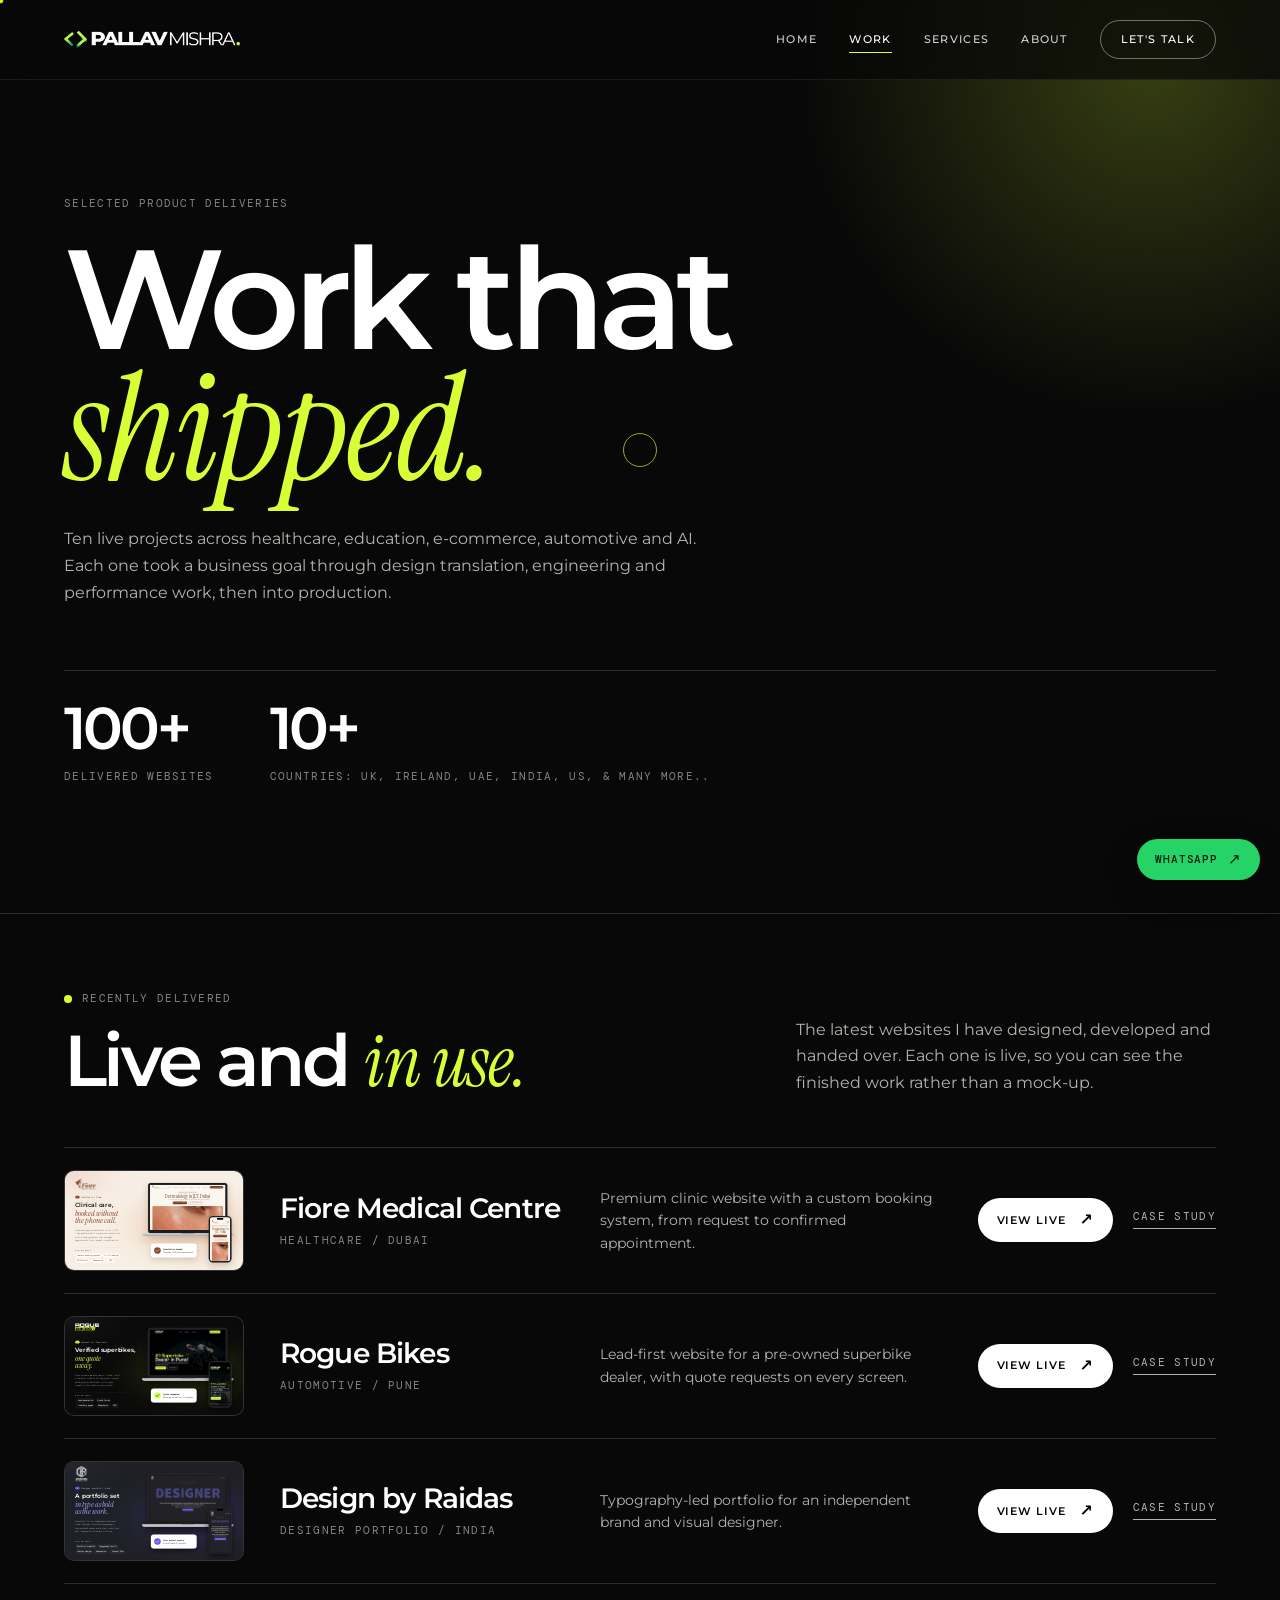
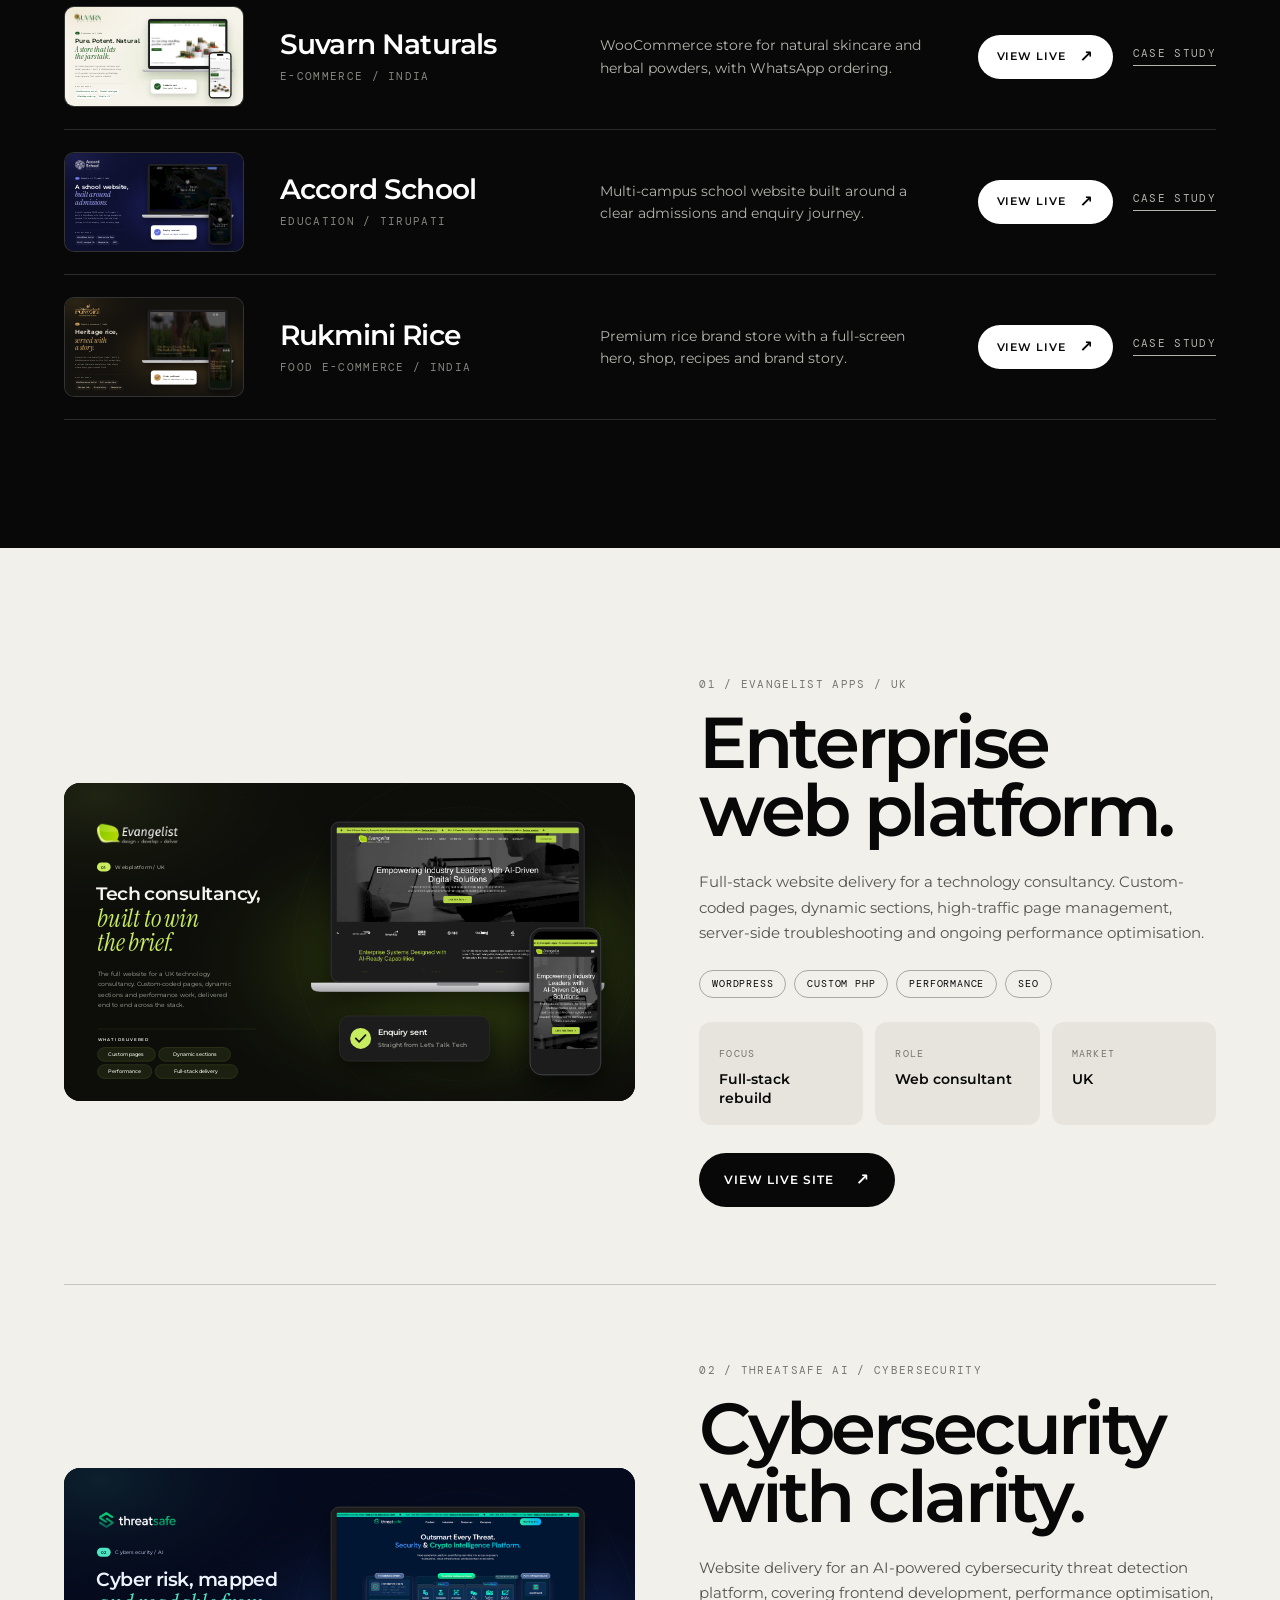
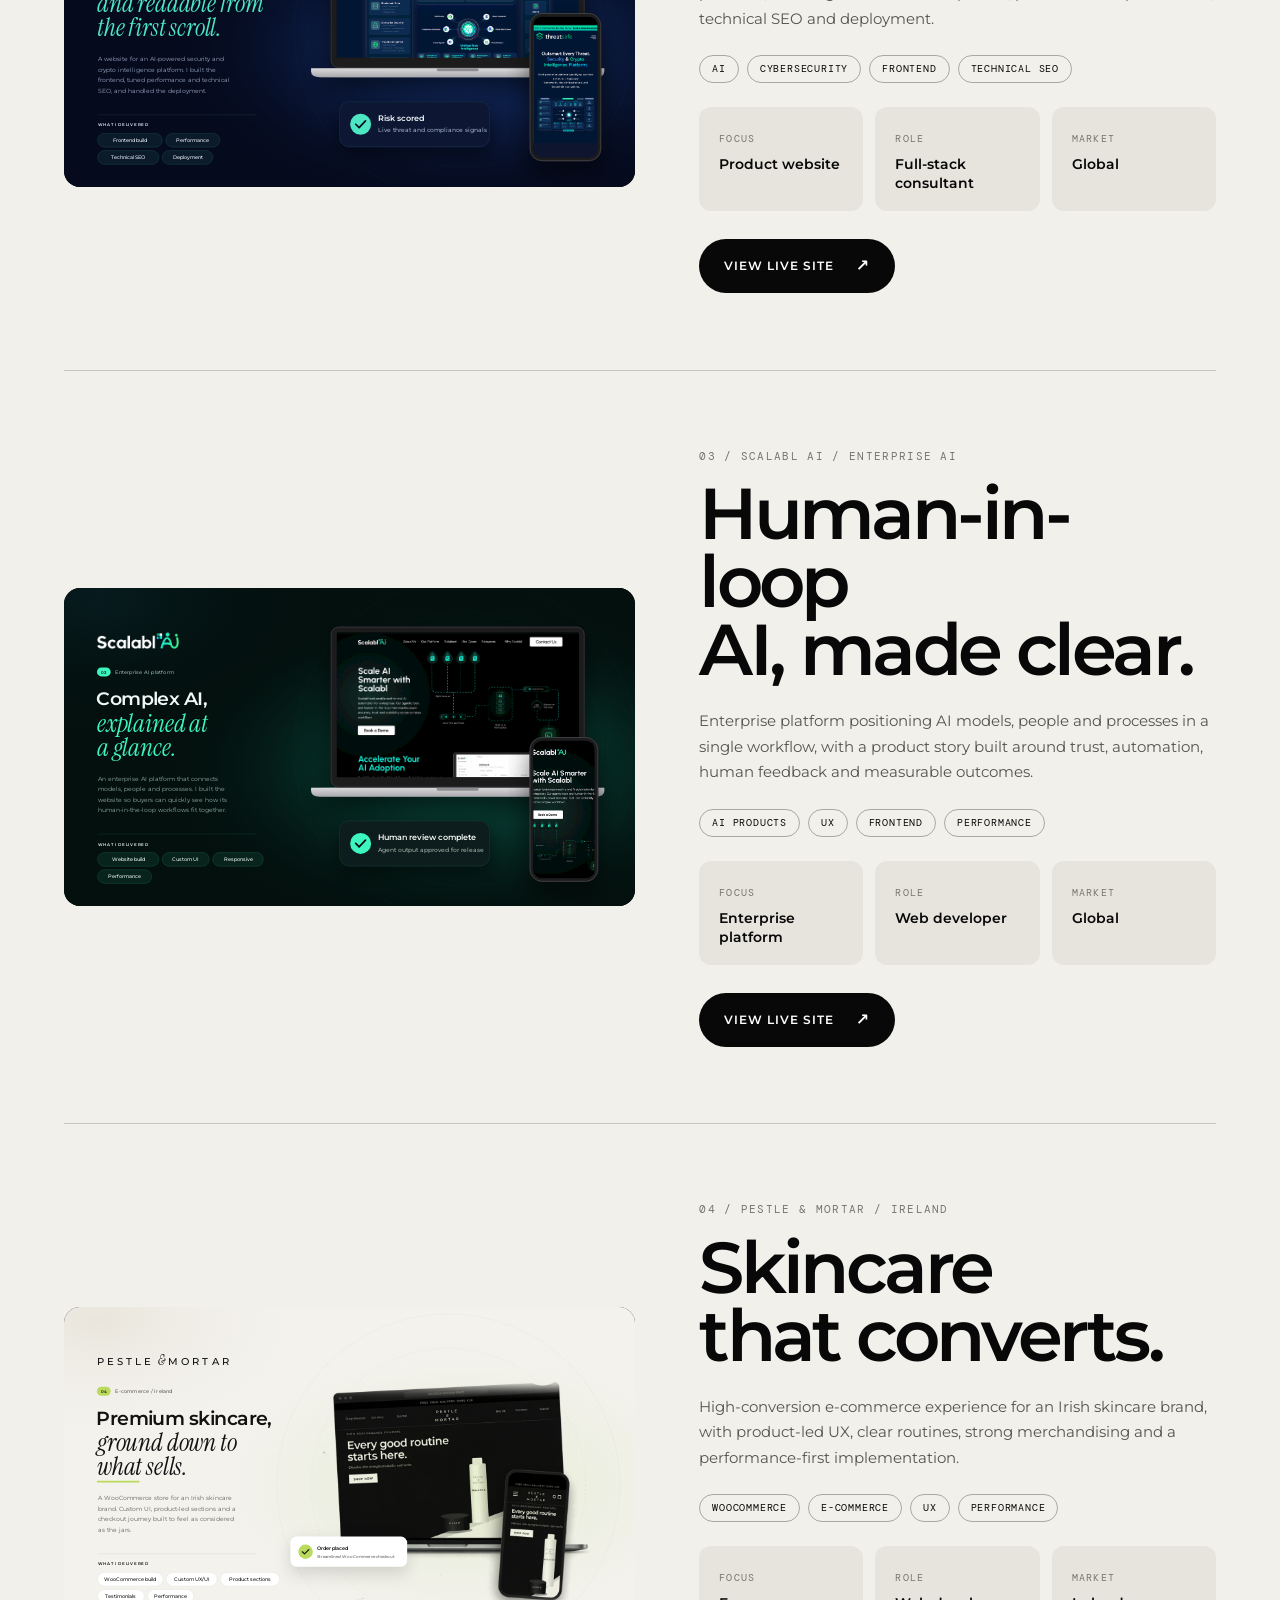
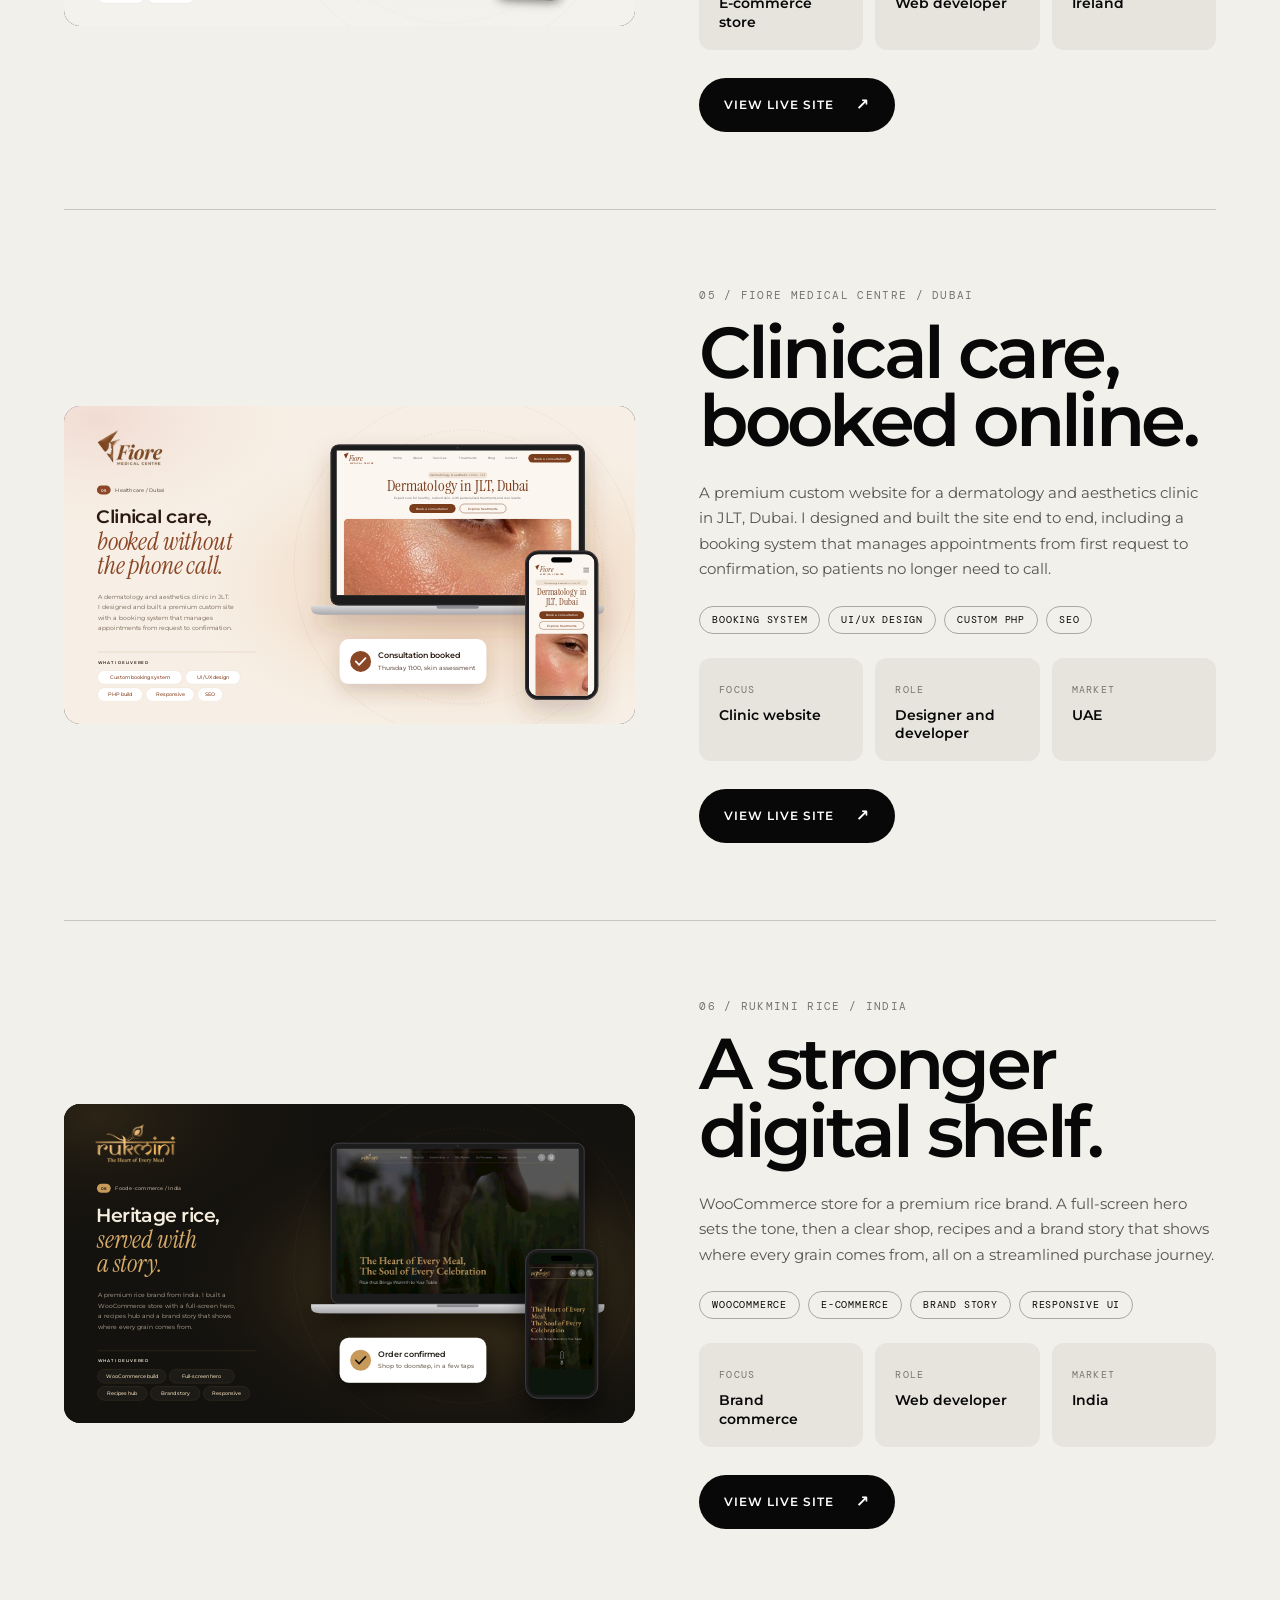
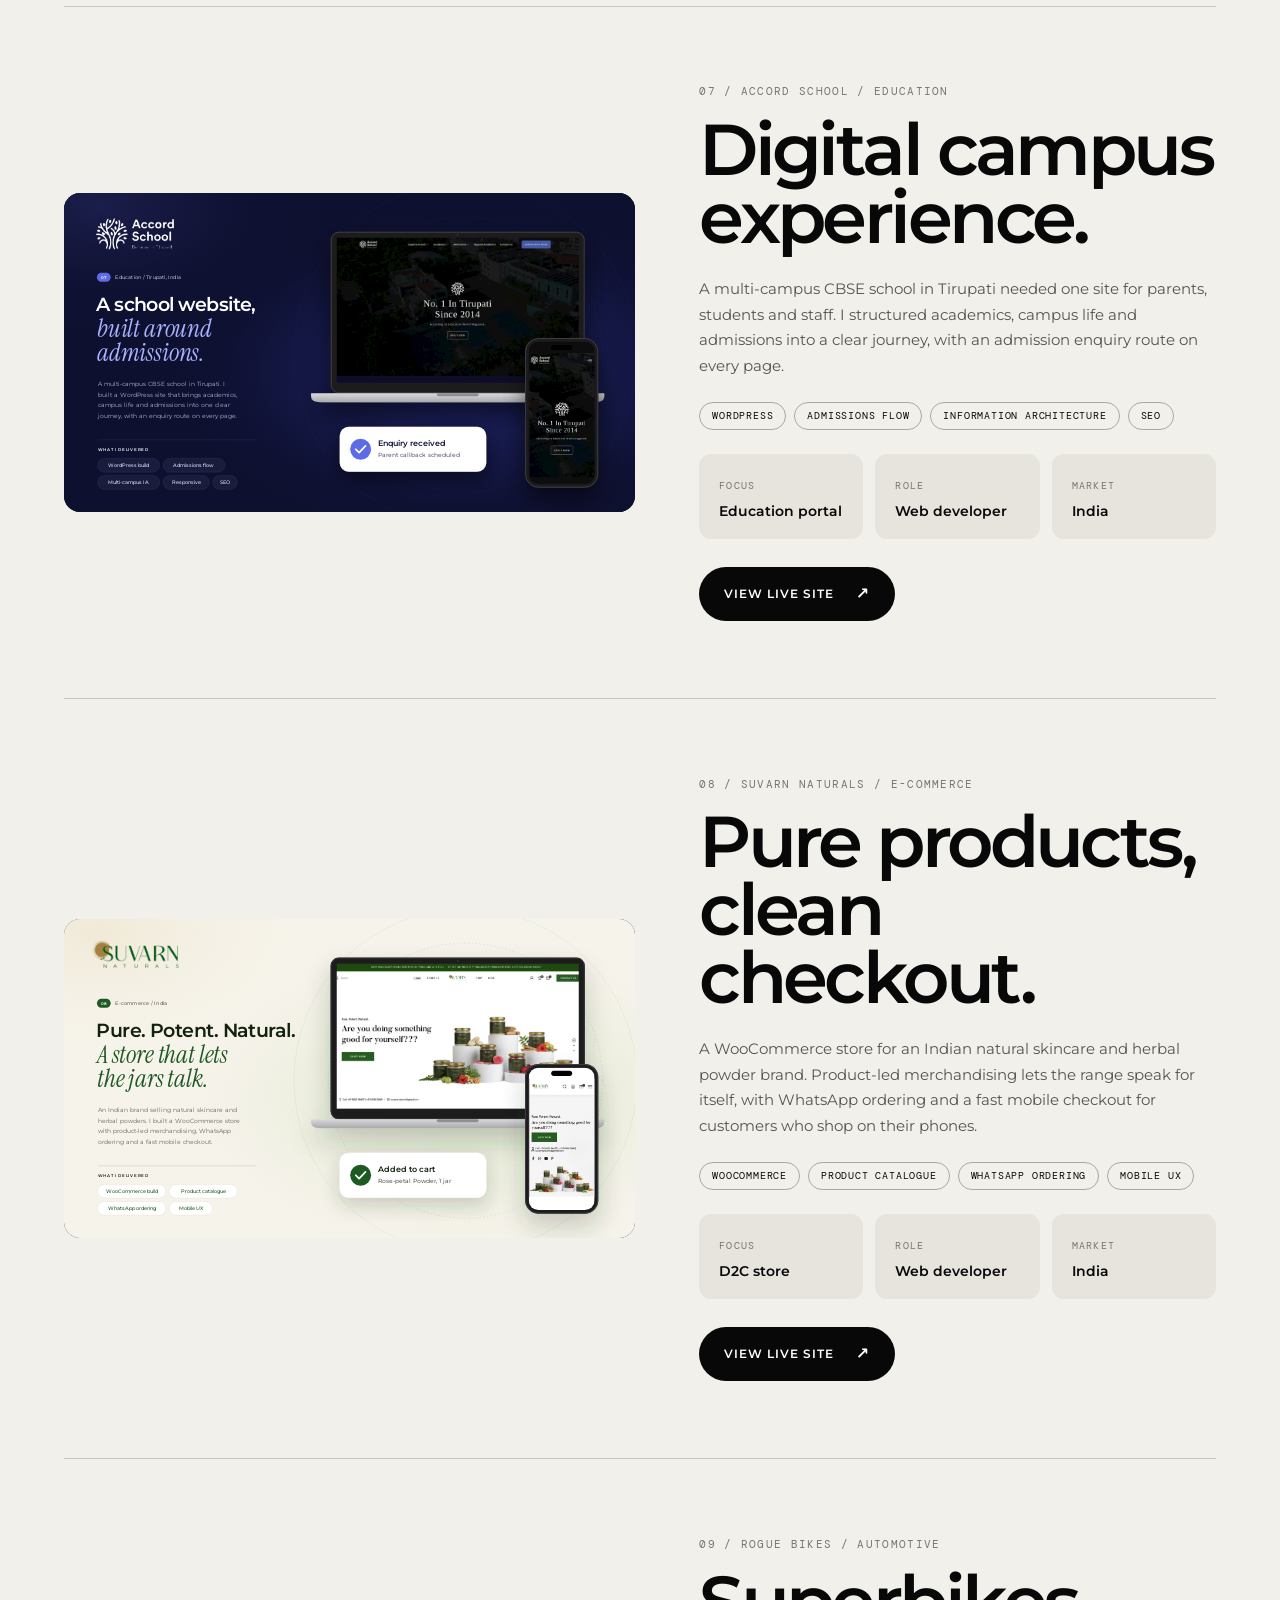
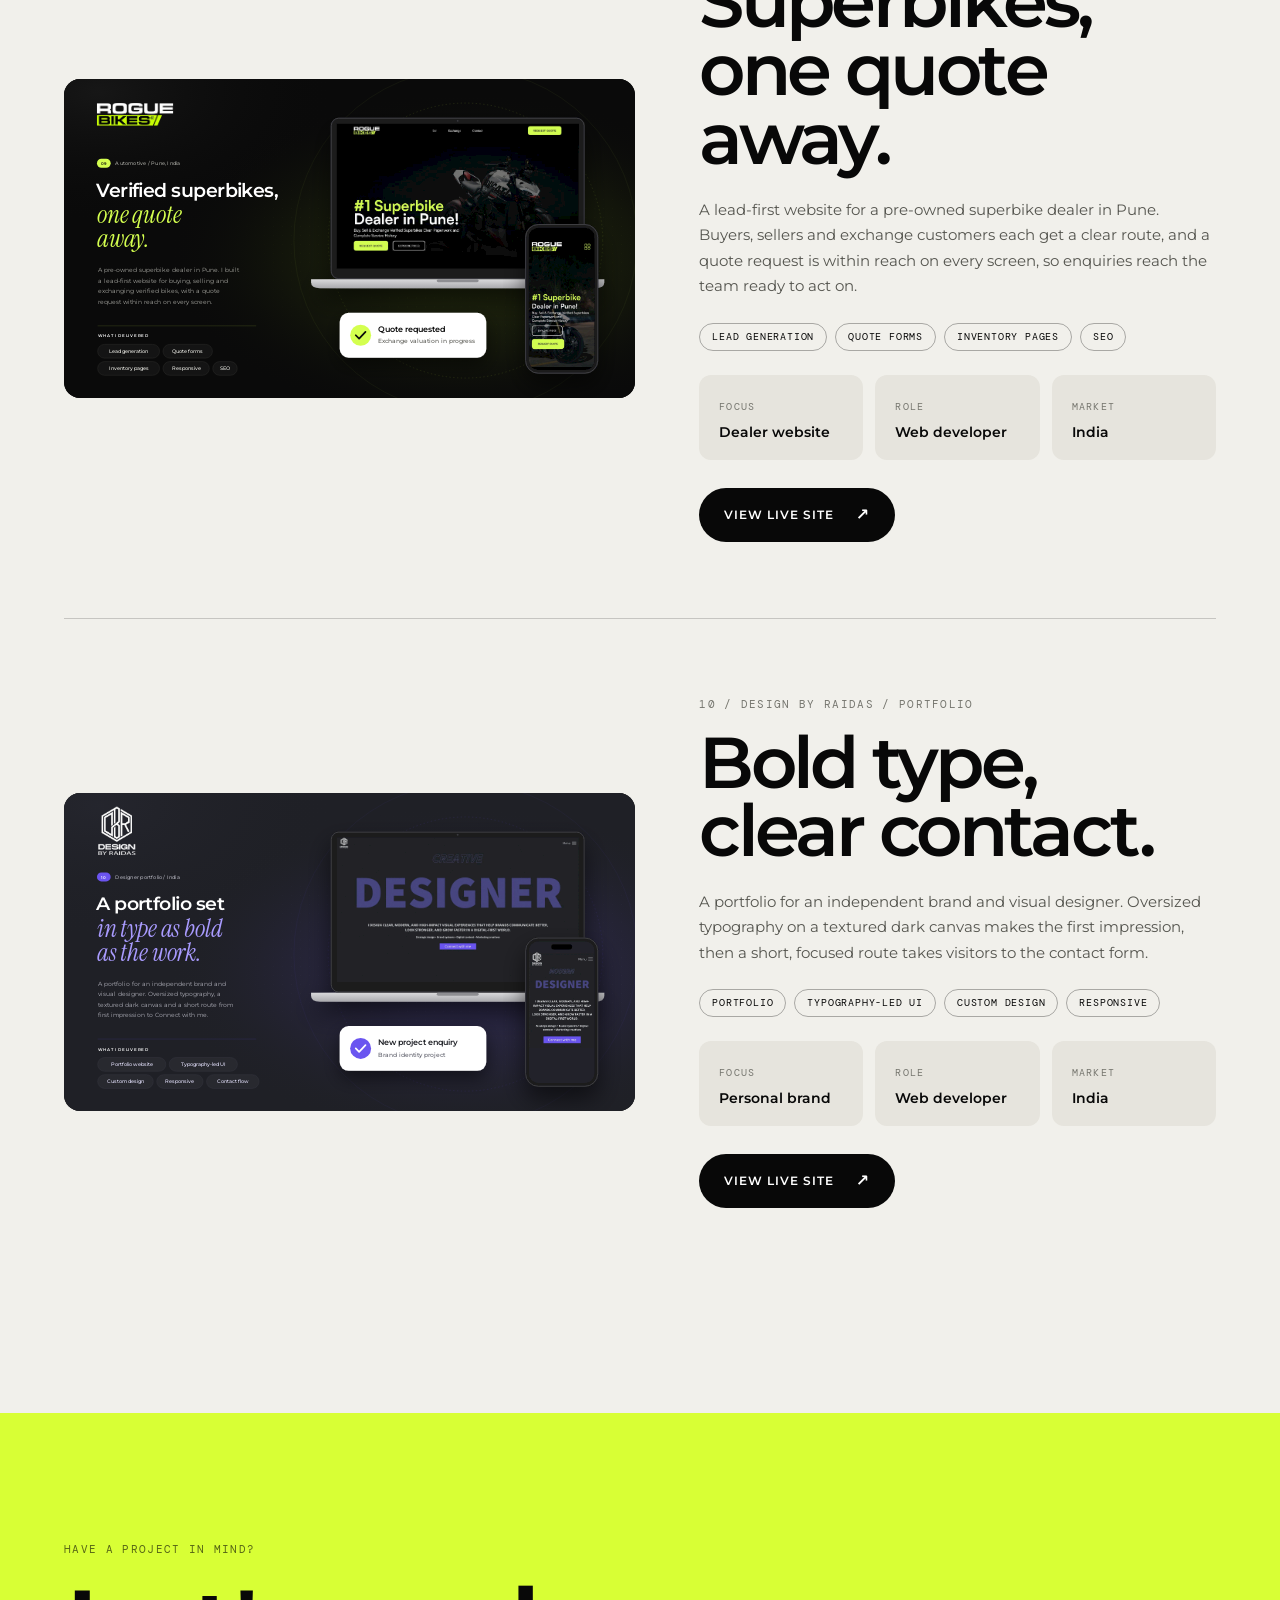
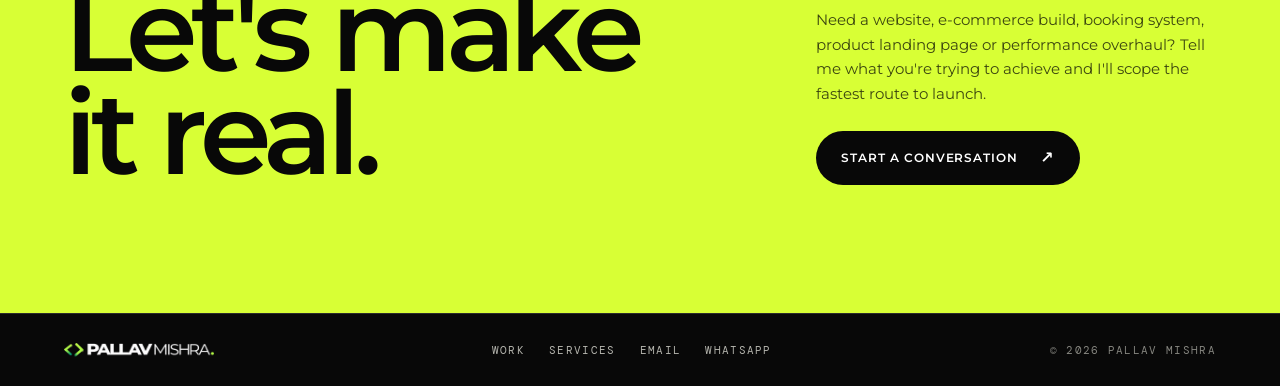
==== case-studies/index.html @ f7b02fa1 "Initial portfolio website" ====
<!doctype html>
<html lang="en">
<head>
  <meta charset="utf-8">
  <meta name="viewport" content="width=device-width, initial-scale=1">
  <title>Case Studies | Pallav Mishra</title>
  <meta name="description" content="Selected website, e-commerce, healthcare, education and AI projects designed, built and launched by Pallav Mishra.">
  <meta name="theme-color" content="#080808">
  <meta property="og:type" content="website">
  <meta property="og:title" content="Case Studies | Pallav Mishra">
  <meta property="og:description" content="Selected website, e-commerce, healthcare, education and AI projects designed, built and launched by Pallav Mishra.">
  <meta property="og:image" content="../assets/img/profile/pallav-mishra.jpg">
  <link rel="icon" type="image/png" href="../assets/img/favicon.png">
  <link rel="apple-touch-icon" href="../assets/img/favicon.png">
  <link rel="preload" href="../assets/fonts/montserrat-latin-600-normal.woff2" as="font" type="font/woff2" crossorigin>
  <link rel="preload" href="../assets/fonts/instrument-serif-latin-400-italic.woff2" as="font" type="font/woff2" crossorigin>
  <link rel="stylesheet" href="../assets/css/site.css">
</head>
<body>
  <a class="skip-link" href="#main">Skip to content</a>

  <!-- ===== Navigation ===== -->
  <header class="nav">
    <a class="brand" href="../index.html" aria-label="Pallav Mishra, home"><img src="../assets/img/logo.png" alt="Pallav Mishra" width="640" height="63"></a>
    <button class="menu-toggle" type="button" aria-label="Open menu" aria-expanded="false" aria-controls="nav-links"><span>Menu</span><i aria-hidden="true"></i></button>
    <nav class="nav-links" id="nav-links" aria-label="Main">
      <a href="../index.html">Home</a>
      <a href="../case-studies/index.html" aria-current="page">Work</a>
      <a href="../services/index.html">Services</a>
      <a href="../index.html#about">About</a>
      <a class="nav-cta" href="https://wa.link/0gztux" target="_blank" rel="noopener">Let's talk</a>
    </nav>
  </header>

  <main id="main">
    <section class="page-hero section on-dark">
      <p class="label">Selected product deliveries</p>
      <h1>Work that<br><em>shipped.</em></h1>
      <p>Ten live projects across healthcare, education, e-commerce, automotive and AI. Each one took a business goal through design translation, engineering and performance work, then into production.</p>
      <div class="hero-stats">
        <div><strong>100+</strong><span class="label">Delivered websites</span></div>
        <div><strong>10+</strong><span class="label">Countries: UK, Ireland, UAE, India, US, & Many More..</span></div>
      </div>
    </section>

    <!-- ===== Recently delivered ===== -->
    <section class="recent section on-dark" aria-labelledby="recent-title">
      <div class="recent-head">
        <div>
          <p class="label"><span class="live-dot" aria-hidden="true"></span>Recently delivered</p>
          <h2 id="recent-title">Live and <em>in use.</em></h2>
        </div>
        <p>The latest websites I have designed, developed and handed over. Each one is live, so you can see the finished work rather than a mock-up.</p>
      </div>

      <ol class="recent-list">
        <!-- LIVE URLS: replace every href="#" below with the client's live URL before publishing -->
        <li class="recent-row">
          <a class="recent-thumb" href="#fiore-medical-centre" tabindex="-1" aria-hidden="true"><img src="../case-studies/fiore-medical-centre.svg" alt="" width="1664" height="928" loading="lazy" decoding="async"></a>
          <div class="recent-name"><h3>Fiore Medical Centre</h3><span class="label">Healthcare / Dubai</span></div>
          <p class="recent-desc">Premium clinic website with a custom booking system, from request to confirmed appointment.</p>
          <div class="recent-actions">
            <a class="btn btn--light btn--sm" href="https://fioremedicalcentre.com/" target="_blank" rel="noopener">View live <span class="arrow" aria-hidden="true">&#8599;</span></a>
            <a class="text-link" href="#fiore-medical-centre">Case study</a>
          </div>
        </li>
        <li class="recent-row">
          <a class="recent-thumb" href="#rogue-bikes" tabindex="-1" aria-hidden="true"><img src="../case-studies/rogue-bikes.svg" alt="" width="1664" height="928" loading="lazy" decoding="async"></a>
          <div class="recent-name"><h3>Rogue Bikes</h3><span class="label">Automotive / Pune</span></div>
          <p class="recent-desc">Lead-first website for a pre-owned superbike dealer, with quote requests on every screen.</p>
          <div class="recent-actions">
            <a class="btn btn--light btn--sm" href="https://roguebikes.in" target="_blank" rel="noopener">View live <span class="arrow" aria-hidden="true">&#8599;</span></a>
            <a class="text-link" href="#rogue-bikes">Case study</a>
          </div>
        </li>
        <li class="recent-row">
          <a class="recent-thumb" href="#design-by-raidas" tabindex="-1" aria-hidden="true"><img src="../case-studies/design-by-raidas.svg" alt="" width="1664" height="928" loading="lazy" decoding="async"></a>
          <div class="recent-name"><h3>Design by Raidas</h3><span class="label">Designer portfolio / India</span></div>
          <p class="recent-desc">Typography-led portfolio for an independent brand and visual designer.</p>
          <div class="recent-actions">
            <a class="btn btn--light btn--sm" href="https://designbyraidas.com" target="_blank" rel="noopener">View live <span class="arrow" aria-hidden="true">&#8599;</span></a>
            <a class="text-link" href="#design-by-raidas">Case study</a>
          </div>
        </li>
        <li class="recent-row">
          <a class="recent-thumb" href="#suvarn-naturals" tabindex="-1" aria-hidden="true"><img src="../case-studies/suvarn-naturals.svg" alt="" width="1664" height="928" loading="lazy" decoding="async"></a>
          <div class="recent-name"><h3>Suvarn Naturals</h3><span class="label">E-commerce / India</span></div>
          <p class="recent-desc">WooCommerce store for natural skincare and herbal powders, with WhatsApp ordering.</p>
          <div class="recent-actions">
            <a class="btn btn--light btn--sm" href="https://suvarnnaturals.com" target="_blank" rel="noopener">View live <span class="arrow" aria-hidden="true">&#8599;</span></a>
            <a class="text-link" href="#suvarn-naturals">Case study</a>
          </div>
        </li>
        <li class="recent-row">
          <a class="recent-thumb" href="#accord-school" tabindex="-1" aria-hidden="true"><img src="../case-studies/accord-school.svg" alt="" width="1664" height="928" loading="lazy" decoding="async"></a>
          <div class="recent-name"><h3>Accord School</h3><span class="label">Education / Tirupati</span></div>
          <p class="recent-desc">Multi-campus school website built around a clear admissions and enquiry journey.</p>
          <div class="recent-actions">
            <!-- Check: confirm this is the domain for the new site -->
            <a class="btn btn--light btn--sm" href="https://www.theaccordschool.com/" target="_blank" rel="noopener">View live <span class="arrow" aria-hidden="true">&#8599;</span></a>
            <a class="text-link" href="#accord-school">Case study</a>
          </div>
        </li>
        <li class="recent-row">
          <a class="recent-thumb" href="#rukmini-rice" tabindex="-1" aria-hidden="true"><img src="../case-studies/rukmini-rice.svg" alt="" width="1664" height="928" loading="lazy" decoding="async"></a>
          <div class="recent-name"><h3>Rukmini Rice</h3><span class="label">Food e-commerce / India</span></div>
          <p class="recent-desc">Premium rice brand store with a full-screen hero, shop, recipes and brand story.</p>
          <div class="recent-actions">
            <a class="btn btn--light btn--sm" href="https://rukminirice.com/" target="_blank" rel="noopener">View live <span class="arrow" aria-hidden="true">&#8599;</span></a>
            <a class="text-link" href="#rukmini-rice">Case study</a>
          </div>
        </li>
      </ol>
    </section>

    <!-- ===== Case studies ===== -->
    <section class="case-list section on-paper" aria-label="Case studies">
        <article class="case-card" id="evangelist-apps">
          <div class="case-image"><img src="../case-studies/evangelist-apps.svg" alt="Evangelist Apps website preview" width="1400" height="900" loading="lazy" decoding="async"></div>
          <div class="case-info">
            <p class="label">01 / Evangelist Apps / UK</p>
            <h2>Enterprise<br>web platform.</h2>
            <p>Full-stack website delivery for a technology consultancy. Custom-coded pages, dynamic sections, high-traffic page management, server-side troubleshooting and ongoing performance optimisation.</p>
            <div class="tags"><span class="tag">WordPress</span><span class="tag">Custom PHP</span><span class="tag">Performance</span><span class="tag">SEO</span></div>
            <div class="detail-grid">
              <div class="detail-box"><span class="label">Focus</span><strong>Full-stack rebuild</strong></div>
              <div class="detail-box"><span class="label">Role</span><strong>Web consultant</strong></div>
              <div class="detail-box"><span class="label">Market</span><strong>UK</strong></div>
            </div>
            <div class="case-actions"><a class="btn btn--dark" href="https://evangelistsoftware.com/" target="_blank" rel="noopener">View live site <span class="arrow" aria-hidden="true">&#8599;</span></a></div>
          </div>
        </article>

        <article class="case-card" id="threatsafe-ai">
          <div class="case-image"><img src="../case-studies/threatsafe-ai.svg" alt="ThreatSafe AI website preview" width="1400" height="900" loading="lazy" decoding="async"></div>
          <div class="case-info">
            <p class="label">02 / ThreatSafe AI / Cybersecurity</p>
            <h2>Cybersecurity<br>with clarity.</h2>
            <p>Website delivery for an AI-powered cybersecurity threat detection platform, covering frontend development, performance optimisation, technical SEO and deployment.</p>
            <div class="tags"><span class="tag">AI</span><span class="tag">Cybersecurity</span><span class="tag">Frontend</span><span class="tag">Technical SEO</span></div>
            <div class="detail-grid">
              <div class="detail-box"><span class="label">Focus</span><strong>Product website</strong></div>
              <div class="detail-box"><span class="label">Role</span><strong>Full-stack consultant</strong></div>
              <div class="detail-box"><span class="label">Market</span><strong>Global</strong></div>
            </div>
            <div class="case-actions"><a class="btn btn--dark" href="https://threatsafe.ai/" target="_blank" rel="noopener">View live site <span class="arrow" aria-hidden="true">&#8599;</span></a></div>
          </div>
        </article>

        <article class="case-card" id="scalabl-ai">
          <div class="case-image"><img src="../case-studies/scalabl-ai.svg" alt="Scalabl AI website preview" width="1400" height="900" loading="lazy" decoding="async"></div>
          <div class="case-info">
            <p class="label">03 / Scalabl AI / Enterprise AI</p>
            <h2>Human-in-loop<br>AI, made clear.</h2>
            <p>Enterprise platform positioning AI models, people and processes in a single workflow, with a product story built around trust, automation, human feedback and measurable outcomes.</p>
            <div class="tags"><span class="tag">AI products</span><span class="tag">UX</span><span class="tag">Frontend</span><span class="tag">Performance</span></div>
            <div class="detail-grid">
              <div class="detail-box"><span class="label">Focus</span><strong>Enterprise platform</strong></div>
              <div class="detail-box"><span class="label">Role</span><strong>Web developer</strong></div>
              <div class="detail-box"><span class="label">Market</span><strong>Global</strong></div>
            </div>
            <div class="case-actions"><a class="btn btn--dark" href="https://www.scalabl.ai/" target="_blank" rel="noopener">View live site <span class="arrow" aria-hidden="true">&#8599;</span></a></div>
          </div>
        </article>

        <article class="case-card" id="pestle-and-mortar">
          <div class="case-image"><img src="../case-studies/pestle-and-mortar.svg" alt="Pestle &amp; Mortar website preview" width="1664" height="928" loading="lazy" decoding="async"></div>
          <div class="case-info">
            <p class="label">04 / Pestle &amp; Mortar / Ireland</p>
            <h2>Skincare<br>that converts.</h2>
            <p>High-conversion e-commerce experience for an Irish skincare brand, with product-led UX, clear routines, strong merchandising and a performance-first implementation.</p>
            <div class="tags"><span class="tag">WooCommerce</span><span class="tag">E-commerce</span><span class="tag">UX</span><span class="tag">Performance</span></div>
            <div class="detail-grid">
              <div class="detail-box"><span class="label">Focus</span><strong>E-commerce store</strong></div>
              <div class="detail-box"><span class="label">Role</span><strong>Web developer</strong></div>
              <div class="detail-box"><span class="label">Market</span><strong>Ireland</strong></div>
            </div>
            <div class="case-actions"><a class="btn btn--dark" href="https://www.pestleandmortar.com/" target="_blank" rel="noopener">View live site <span class="arrow" aria-hidden="true">&#8599;</span></a></div>
          </div>
        </article>

        <article class="case-card" id="fiore-medical-centre">
          <div class="case-image"><img src="../case-studies/fiore-medical-centre.svg" alt="Fiore Medical Centre website on laptop and mobile" width="1664" height="928" loading="lazy" decoding="async"></div>
          <div class="case-info">
            <p class="label">05 / Fiore Medical Centre / Dubai</p>
            <h2>Clinical care,<br>booked online.</h2>
            <p>A premium custom website for a dermatology and aesthetics clinic in JLT, Dubai. I designed and built the site end to end, including a booking system that manages appointments from first request to confirmation, so patients no longer need to call.</p>
            <div class="tags"><span class="tag">Booking system</span><span class="tag">UI/UX design</span><span class="tag">Custom PHP</span><span class="tag">SEO</span></div>
            <div class="detail-grid">
              <div class="detail-box"><span class="label">Focus</span><strong>Clinic website</strong></div>
              <div class="detail-box"><span class="label">Role</span><strong>Designer and developer</strong></div>
              <div class="detail-box"><span class="label">Market</span><strong>UAE</strong></div>
            </div>
            <div class="case-actions"><a class="btn btn--dark" href="https://fioremedicalcentre.com/" target="_blank" rel="noopener">View live site <span class="arrow" aria-hidden="true">&#8599;</span></a></div>
          </div>
        </article>

        <article class="case-card" id="rukmini-rice">
          <div class="case-image"><img src="../case-studies/rukmini-rice.svg" alt="Rukmini Rice website on laptop" width="1664" height="928" loading="lazy" decoding="async"></div>
          <div class="case-info">
            <p class="label">06 / Rukmini Rice / India</p>
            <h2>A stronger<br>digital shelf.</h2>
            <p>WooCommerce store for a premium rice brand. A full-screen hero sets the tone, then a clear shop, recipes and a brand story that shows where every grain comes from, all on a streamlined purchase journey.</p>
            <div class="tags"><span class="tag">WooCommerce</span><span class="tag">E-commerce</span><span class="tag">Brand story</span><span class="tag">Responsive UI</span></div>
            <div class="detail-grid">
              <div class="detail-box"><span class="label">Focus</span><strong>Brand commerce</strong></div>
              <div class="detail-box"><span class="label">Role</span><strong>Web developer</strong></div>
              <div class="detail-box"><span class="label">Market</span><strong>India</strong></div>
            </div>
            <div class="case-actions"><a class="btn btn--dark" href="https://rukminirice.com/" target="_blank" rel="noopener">View live site <span class="arrow" aria-hidden="true">&#8599;</span></a></div>
          </div>
        </article>

        <article class="case-card" id="accord-school">
          <div class="case-image"><img src="../case-studies/accord-school.svg" alt="Accord School website on laptop and mobile" width="1664" height="928" loading="lazy" decoding="async"></div>
          <div class="case-info">
            <p class="label">07 / Accord School / Education</p>
            <h2>Digital campus<br>experience.</h2>
            <p>A multi-campus CBSE school in Tirupati needed one site for parents, students and staff. I structured academics, campus life and admissions into a clear journey, with an admission enquiry route on every page.</p>
            <div class="tags"><span class="tag">WordPress</span><span class="tag">Admissions flow</span><span class="tag">Information architecture</span><span class="tag">SEO</span></div>
            <div class="detail-grid">
              <div class="detail-box"><span class="label">Focus</span><strong>Education portal</strong></div>
              <div class="detail-box"><span class="label">Role</span><strong>Web developer</strong></div>
              <div class="detail-box"><span class="label">Market</span><strong>India</strong></div>
            </div>
            <!-- Check: confirm this is the domain for the new site -->
            <div class="case-actions"><a class="btn btn--dark" href="https://www.theaccordschool.com/" target="_blank" rel="noopener">View live site <span class="arrow" aria-hidden="true">&#8599;</span></a></div>
          </div>
        </article>

        <article class="case-card" id="suvarn-naturals">
          <div class="case-image"><img src="../case-studies/suvarn-naturals.svg" alt="Suvarn Naturals store on laptop and mobile" width="1664" height="928" loading="lazy" decoding="async"></div>
          <div class="case-info">
            <p class="label">08 / Suvarn Naturals / E-commerce</p>
            <h2>Pure products,<br>clean checkout.</h2>
            <p>A WooCommerce store for an Indian natural skincare and herbal powder brand. Product-led merchandising lets the range speak for itself, with WhatsApp ordering and a fast mobile checkout for customers who shop on their phones.</p>
            <div class="tags"><span class="tag">WooCommerce</span><span class="tag">Product catalogue</span><span class="tag">WhatsApp ordering</span><span class="tag">Mobile UX</span></div>
            <div class="detail-grid">
              <div class="detail-box"><span class="label">Focus</span><strong>D2C store</strong></div>
              <div class="detail-box"><span class="label">Role</span><strong>Web developer</strong></div>
              <div class="detail-box"><span class="label">Market</span><strong>India</strong></div>
            </div>
            <div class="case-actions"><a class="btn btn--dark" href="https://suvarnnaturals.com/" target="_blank" rel="noopener">View live site <span class="arrow" aria-hidden="true">&#8599;</span></a></div>
          </div>
        </article>

        <article class="case-card" id="rogue-bikes">
          <div class="case-image"><img src="../case-studies/rogue-bikes.svg" alt="Rogue Bikes website on laptop and mobile" width="1664" height="928" loading="lazy" decoding="async"></div>
          <div class="case-info">
            <p class="label">09 / Rogue Bikes / Automotive</p>
            <h2>Superbikes,<br>one quote away.</h2>
            <p>A lead-first website for a pre-owned superbike dealer in Pune. Buyers, sellers and exchange customers each get a clear route, and a quote request is within reach on every screen, so enquiries reach the team ready to act on.</p>
            <div class="tags"><span class="tag">Lead generation</span><span class="tag">Quote forms</span><span class="tag">Inventory pages</span><span class="tag">SEO</span></div>
            <div class="detail-grid">
              <div class="detail-box"><span class="label">Focus</span><strong>Dealer website</strong></div>
              <div class="detail-box"><span class="label">Role</span><strong>Web developer</strong></div>
              <div class="detail-box"><span class="label">Market</span><strong>India</strong></div>
            </div>
            <div class="case-actions"><a class="btn btn--dark" href="https://roguebikes.in/" target="_blank" rel="noopener">View live site <span class="arrow" aria-hidden="true">&#8599;</span></a></div>
          </div>
        </article>

        <article class="case-card" id="design-by-raidas">
          <div class="case-image"><img src="../case-studies/design-by-raidas.svg" alt="Design by Raidas portfolio on laptop and mobile" width="1664" height="928" loading="lazy" decoding="async"></div>
          <div class="case-info">
            <p class="label">10 / Design by Raidas / Portfolio</p>
            <h2>Bold type,<br>clear contact.</h2>
            <p>A portfolio for an independent brand and visual designer. Oversized typography on a textured dark canvas makes the first impression, then a short, focused route takes visitors to the contact form.</p>
            <div class="tags"><span class="tag">Portfolio</span><span class="tag">Typography-led UI</span><span class="tag">Custom design</span><span class="tag">Responsive</span></div>
            <div class="detail-grid">
              <div class="detail-box"><span class="label">Focus</span><strong>Personal brand</strong></div>
              <div class="detail-box"><span class="label">Role</span><strong>Web developer</strong></div>
              <div class="detail-box"><span class="label">Market</span><strong>India</strong></div>
            </div>
            <div class="case-actions"><a class="btn btn--dark" href="https://designbyraidas.com/" target="_blank" rel="noopener">View live site <span class="arrow" aria-hidden="true">&#8599;</span></a></div>
          </div>
        </article>
    </section>

    <section class="section on-lime">
      <div class="cta-band">
        <div><p class="label">Have a project in mind?</p><h2>Let's make<br>it real.</h2></div>
        <div>
          <p>Need a website, e-commerce build, booking system, product landing page or performance overhaul? Tell me what you're trying to achieve and I'll scope the fastest route to launch.</p>
          <a class="btn btn--dark" href="https://wa.link/0gztux" target="_blank" rel="noopener">Start a conversation <span class="arrow" aria-hidden="true">&#8599;</span></a>
        </div>
      </div>
    </section>
  </main>

  <!-- ===== Footer ===== -->
  <footer class="footer">
    <a class="brand" href="../index.html" aria-label="Pallav Mishra, home"><img src="../assets/img/logo.png" alt="Pallav Mishra" width="640" height="63" loading="lazy"></a>
    <nav class="footer-links label" aria-label="Footer">
      <a href="../case-studies/index.html">Work</a>
      <a href="../services/index.html">Services</a>
      <a href="mailto:pallavm0079@gmail.com">Email</a>
      <a href="https://wa.link/0gztux" target="_blank" rel="noopener">WhatsApp</a>
    </nav>
    <div class="label">&copy; <span data-year>2026</span> Pallav Mishra</div>
  </footer>

  <a class="wa-float" href="https://wa.link/0gztux" target="_blank" rel="noopener" aria-label="Chat with Pallav on WhatsApp">WhatsApp <span aria-hidden="true">&#8599;</span></a>
  <div class="cursor-dot" aria-hidden="true"></div>
  <div class="cursor-ring" aria-hidden="true"></div>
  <script src="../assets/js/site.js" defer></script>
</body>
</html>
---- assets/css/site.css ----
/* =========================================================
   Pallav Mishra Portfolio - site.css
   ---------------------------------------------------------
   1.  Fonts
   2.  Design tokens
   3.  Base and reset
   4.  Utilities and shared components (labels, buttons, headings)
   5.  Navigation
   6.  Hero
   7.  Marquee
   8.  Clientele
   9.  Approach
   10. Selected work
   11. Services
   12. Experience
   13. Testimonials
   14. About
   15. Tech stack
   16. Contact
   17. Footer and floating WhatsApp
   18. Inner pages (case studies, services)
   19. Custom cursor
   20. Motion
   21. Responsive
   ========================================================= */

/* ---------- 1. Fonts (self-hosted, no Google dependency) ---------- */
@font-face{font-family:"Montserrat";src:url("../fonts/montserrat-latin-400-normal.woff2") format("woff2");font-weight:400;font-style:normal;font-display:swap}
@font-face{font-family:"Montserrat";src:url("../fonts/montserrat-latin-500-normal.woff2") format("woff2");font-weight:500;font-style:normal;font-display:swap}
@font-face{font-family:"Montserrat";src:url("../fonts/montserrat-latin-600-normal.woff2") format("woff2");font-weight:600;font-style:normal;font-display:swap}
@font-face{font-family:"Montserrat";src:url("../fonts/montserrat-latin-700-normal.woff2") format("woff2");font-weight:700;font-style:normal;font-display:swap}
@font-face{font-family:"DM Mono";src:url("../fonts/dm-mono-latin-400-normal.woff2") format("woff2");font-weight:400;font-style:normal;font-display:swap}
@font-face{font-family:"DM Mono";src:url("../fonts/dm-mono-latin-500-normal.woff2") format("woff2");font-weight:500;font-style:normal;font-display:swap}
@font-face{font-family:"Instrument Serif";src:url("../fonts/instrument-serif-latin-400-italic.woff2") format("woff2");font-weight:400;font-style:italic;font-display:swap}

/* ---------- 2. Design tokens ---------- */
:root{
  /* colour */
  --ink:#080808;
  --ink-2:#0e0e0e;
  --paper:#f1f0eb;
  --paper-2:#e6e4dd;
  --lime:#d8ff35;
  --white:#ffffff;
  --text-on-dark:#b4b4ad;
  --muted-on-dark:#85857f;
  --text-on-light:#55554f;
  --muted-on-light:#76766f;
  --line-dark:rgba(255,255,255,.14);
  --line-light:rgba(0,0,0,.18);

  /* type */
  --font-sans:"Montserrat",system-ui,-apple-system,"Segoe UI",Arial,sans-serif;
  --font-mono:"DM Mono",ui-monospace,Menlo,Consolas,monospace;
  --font-serif:"Instrument Serif",Georgia,"Times New Roman",serif;

  --fs-display:clamp(52px,10.4vw,164px);
  --fs-h2:clamp(46px,7.6vw,116px);
  --fs-h3:clamp(32px,4.6vw,64px);
  --fs-lead:clamp(16px,1.25vw,18px);
  --fs-body:15px;
  --fs-small:13px;
  --fs-label:11px;

  --track-display:-.055em;
  --track-heading:-.05em;

  /* layout */
  --max:1440px;
  --gutter:clamp(20px,5vw,72px);
  --section-y:clamp(84px,10vw,160px);
  --nav-h:80px;
  --radius:16px;
  --ease:cubic-bezier(.22,1,.36,1);
}

/* ---------- 3. Base and reset ---------- */
*,*::before,*::after{box-sizing:border-box}
html{-webkit-text-size-adjust:100%;scroll-padding-top:var(--nav-h)}
body{margin:0;background:var(--ink);color:var(--ink);font-family:var(--font-sans);font-size:var(--fs-body);line-height:1.6;overflow-x:hidden;-webkit-font-smoothing:antialiased;-moz-osx-font-smoothing:grayscale;text-rendering:optimizeLegibility}
img,svg{display:block;max-width:100%}
a{color:inherit;text-decoration:none}
button{font:inherit;color:inherit}
h1,h2,h3,h4,p,blockquote,figure,ul{margin:0}
:focus-visible{outline:2px solid var(--lime);outline-offset:3px;border-radius:4px}
.skip-link{position:absolute;left:16px;top:-60px;z-index:300;background:var(--lime);color:var(--ink);padding:10px 16px;border-radius:999px;font:500 12px var(--font-mono)}
.skip-link:focus{top:16px}

/* Every full-width section keeps content within --max without extra wrappers */
.section{padding:var(--section-y) max(var(--gutter),calc((100% - var(--max)) / 2))}

/* ---------- 4. Utilities and shared components ---------- */
.label{font:400 var(--fs-label)/1.5 var(--font-mono);letter-spacing:.12em;text-transform:uppercase}
.on-dark{background:var(--ink);color:var(--white)}
.on-paper{background:var(--paper);color:var(--ink)}
.on-lime{background:var(--lime);color:var(--ink)}
.on-dark .label{color:var(--muted-on-dark)}
.on-paper .label,.on-lime .label{color:var(--muted-on-light)}
.on-lime .label{color:rgba(0,0,0,.6)}

.display{font-size:var(--fs-h2);font-weight:600;line-height:.9;letter-spacing:var(--track-display)}
.display em,.accent{font-family:var(--font-serif);font-style:italic;font-weight:400;letter-spacing:-.02em;font-size:1.08em;line-height:.8}
.on-dark .display em{color:var(--lime)}

.section-head{display:grid;grid-template-columns:minmax(0,1fr) minmax(0,420px);gap:40px 6vw;align-items:end;margin-bottom:clamp(40px,5vw,72px)}
.section-head .label{margin-bottom:20px}
.section-head p:not(.label){font-size:var(--fs-lead);line-height:1.65}
.on-dark .section-head p:not(.label){color:var(--text-on-dark)}
.on-paper .section-head p:not(.label){color:var(--text-on-light)}

.btn{display:inline-flex;align-items:center;justify-content:space-between;gap:22px;min-height:54px;padding:0 24px;border:1px solid transparent;border-radius:999px;font:600 12px/1 var(--font-sans);letter-spacing:.08em;text-transform:uppercase;white-space:nowrap;cursor:pointer;transition:background .35s var(--ease),color .35s var(--ease),border-color .35s var(--ease),transform .35s var(--ease)}
.btn .arrow{font-size:16px;line-height:1;transition:transform .35s var(--ease)}
.btn:hover{transform:translateY(-2px)}
.btn:hover .arrow{transform:translate(2px,-2px)}
.btn--light{background:var(--white);color:var(--ink)}
.btn--light:hover{background:var(--lime)}
.btn--ghost{background:transparent;color:var(--white);border-color:rgba(255,255,255,.32)}
.btn--ghost:hover{border-color:var(--lime);color:var(--lime)}
.btn--dark{background:var(--ink);color:var(--white)}
.btn--dark:hover{background:#262626}

.text-link{display:inline-flex;gap:8px;align-items:center;padding-bottom:6px;border-bottom:1px solid currentColor;font:400 var(--fs-label)/1 var(--font-mono);letter-spacing:.12em;text-transform:uppercase;transition:color .3s var(--ease)}
.text-link:hover{color:var(--lime)}
.on-paper .text-link:hover{color:var(--ink);opacity:.6}

/* ---------- 5. Navigation ---------- */
.nav{position:fixed;inset:0 0 auto 0;z-index:100;height:var(--nav-h);display:flex;align-items:center;justify-content:space-between;padding:0 max(var(--gutter),calc((100% - var(--max)) / 2));color:var(--white);background:rgba(8,8,8,.72);backdrop-filter:blur(16px);-webkit-backdrop-filter:blur(16px);border-bottom:1px solid rgba(255,255,255,.08);transition:background .3s var(--ease),box-shadow .3s var(--ease)}
.nav.is-scrolled{background:rgba(8,8,8,.94);box-shadow:0 12px 40px rgba(0,0,0,.25)}
.brand{display:flex;align-items:center}
.brand img{width:176px;height:auto}
.nav-links{display:flex;align-items:center;gap:32px}
.nav-links a{position:relative;font:500 11px/1 var(--font-sans);letter-spacing:.12em;text-transform:uppercase;color:rgba(255,255,255,.82);transition:color .3s var(--ease)}
.nav-links a:hover,.nav-links a[aria-current="page"]{color:var(--white)}
.nav-links a:not(.nav-cta)::after{content:"";position:absolute;left:0;right:100%;bottom:-8px;height:1px;background:var(--lime);transition:right .4s var(--ease)}
.nav-links a:not(.nav-cta):hover::after,.nav-links a[aria-current="page"]::after{right:0}
.nav-cta{padding:13px 20px;border:1px solid rgba(255,255,255,.4);border-radius:999px;color:var(--white)!important;transition:background .3s var(--ease),color .3s var(--ease),border-color .3s var(--ease)!important}
.nav-cta:hover{background:var(--lime);border-color:var(--lime);color:var(--ink)!important}
.menu-toggle{display:none;align-items:center;gap:10px;padding:10px 0;border:0;background:none;font:500 11px/1 var(--font-mono);letter-spacing:.14em;text-transform:uppercase;cursor:pointer}
.menu-toggle i{position:relative;width:20px;height:2px;background:currentColor;transition:background .2s}
.menu-toggle i::before,.menu-toggle i::after{content:"";position:absolute;left:0;width:20px;height:2px;background:currentColor;transition:transform .3s var(--ease)}
.menu-toggle i::before{top:-6px}.menu-toggle i::after{top:6px}
.nav.is-open .menu-toggle i{background:transparent}
.nav.is-open .menu-toggle i::before{transform:translateY(6px) rotate(45deg)}
.nav.is-open .menu-toggle i::after{transform:translateY(-6px) rotate(-45deg)}

/* ---------- 6. Hero ---------- */
.hero{position:relative;overflow:hidden;min-height:100svh;display:grid;grid-template-rows:1fr auto;padding-top:calc(var(--nav-h) + clamp(48px,9vh,110px));padding-bottom:clamp(36px,6vh,64px)}
.hero-grid{position:absolute;inset:0;pointer-events:none;background-image:linear-gradient(rgba(255,255,255,.04) 1px,transparent 1px),linear-gradient(90deg,rgba(255,255,255,.04) 1px,transparent 1px);background-size:72px 72px;-webkit-mask-image:linear-gradient(to bottom,transparent,#000 18%,#000 80%,transparent);mask-image:linear-gradient(to bottom,transparent,#000 18%,#000 80%,transparent)}
.hero-glow{position:absolute;width:52vw;height:52vw;max-width:820px;max-height:820px;right:-14vw;top:8%;border-radius:50%;pointer-events:none;background:radial-gradient(circle at 30% 30%,#fff 0 2%,#d8ff35 9%,#64f2d1 28%,#7658ff 56%,transparent 72%);filter:blur(6px);opacity:.7;animation:float 12s ease-in-out infinite}
.hero-copy,.hero-foot{position:relative;z-index:2}
.hero-copy{align-self:center}
.eyebrow{display:flex;align-items:baseline;gap:12px;margin-bottom:clamp(24px,3vw,36px);color:var(--text-on-dark)}
.eyebrow::before{content:"";flex:none;width:8px;height:8px;border-radius:50%;background:var(--lime);transform:translateY(-1px)}
.hero h1{font-size:var(--fs-display);font-weight:600;line-height:.92;letter-spacing:var(--track-display);max-width:12ch}
.hero h1 .line{display:block;overflow:hidden;padding-bottom:.1em;margin-bottom:-.1em}
.hero h1 .line > span{display:block}
.hero h1 em{font-family:var(--font-serif);font-style:italic;font-weight:400;font-size:1.06em;letter-spacing:-.015em;color:var(--lime)}
.hero-foot{display:grid;grid-template-columns:minmax(0,1fr) auto;align-items:end;gap:32px 48px;margin-top:clamp(48px,7vh,80px);padding-top:28px;border-top:1px solid var(--line-dark)}
.hero-foot p:not(.label){max-width:56ch;font-size:var(--fs-lead);line-height:1.65;color:var(--text-on-dark)}
.hero-actions{display:flex;gap:12px}

/* ---------- 7. Marquee ---------- */
.marquee{overflow:hidden;padding:clamp(28px,4vw,56px) 0;border-top:1px solid var(--line-dark);border-bottom:1px solid var(--line-dark)}
.marquee-track{display:flex;width:max-content;animation:scroll-x 30s linear infinite}
.marquee-group{display:flex;align-items:center;gap:clamp(28px,4vw,56px);padding-right:clamp(28px,4vw,56px)}
.marquee-group span{font-size:clamp(56px,10vw,150px);font-weight:600;line-height:1;letter-spacing:var(--track-display);white-space:nowrap}
.marquee-group .outline{color:transparent;-webkit-text-stroke:1px rgba(255,255,255,.85)}
.marquee-group i{flex:none;width:clamp(10px,1.2vw,18px);aspect-ratio:1;border-radius:50%;background:var(--lime)}

/* ---------- 8. Clientele ---------- */
.clientele{position:relative;overflow:hidden;background:var(--ink-2)}
.clientele::before{content:"";position:absolute;width:75vw;height:75vw;right:-20vw;top:-30vw;border:1px solid rgba(216,255,53,.24);border-radius:50%;box-shadow:0 0 0 80px rgba(216,255,53,.04),0 0 0 160px rgba(216,255,53,.025);pointer-events:none}
.clientele .section-head{position:relative;z-index:1}
.logo-row{position:relative;z-index:1;overflow:hidden;margin-inline:calc(-1 * max(var(--gutter),calc((100vw - var(--max)) / 2)));-webkit-mask-image:linear-gradient(90deg,transparent,#000 6%,#000 94%,transparent);mask-image:linear-gradient(90deg,transparent,#000 6%,#000 94%,transparent)}
.logo-track{display:flex;width:max-content;animation:scroll-x 40s linear infinite}
.logo-row:hover .logo-track{animation-play-state:paused}
.logo-group{display:flex;gap:16px;margin:0;padding:0 16px 0 0;list-style:none}
.logo-card{flex:none;min-width:220px;height:112px;display:grid;place-items:center;padding:20px 32px;border:1px solid var(--line-dark);border-radius:var(--radius);background:rgba(255,255,255,.03);transition:border-color .35s var(--ease),background .35s var(--ease)}
.logo-card:hover{border-color:rgba(216,255,53,.5);background:rgba(216,255,53,.05)}
.logo-card span{font-size:20px;font-weight:600;letter-spacing:-.02em;white-space:nowrap;color:var(--white)}
.logo-card img{max-height:64px;width:auto;object-fit:contain}
.clientele .footnote{position:relative;z-index:1;margin-top:clamp(28px,3vw,44px);color:var(--muted-on-dark)}

/* ---------- 9. Approach ---------- */
.approach-top{display:flex;justify-content:space-between;gap:40px}
.approach-top p:not(.label){max-width:440px;font-size:var(--fs-lead);line-height:1.65;color:var(--text-on-light)}
.approach h2{margin-top:clamp(48px,6vw,88px)}

/* ---------- 10. Selected work ---------- */
.work{padding-top:0}
.work-head{display:flex;justify-content:space-between;align-items:end;gap:24px;padding-top:clamp(40px,5vw,64px);margin-bottom:clamp(32px,4vw,56px);border-top:1px solid var(--line-light)}
.work-head h3{font-size:var(--fs-h3);font-weight:600;line-height:1;letter-spacing:var(--track-heading)}
.work-grid{display:grid;grid-template-columns:minmax(0,.85fr) minmax(0,1.15fr);gap:clamp(32px,5vw,80px);align-items:start}
.projects{border-top:1px solid var(--line-light)}
.project{position:relative;display:block;width:100%;padding:26px 48px 26px 0;border:0;border-bottom:1px solid var(--line-light);background:none;text-align:left;cursor:pointer}
.project h4{font-size:clamp(28px,3.6vw,54px);font-weight:500;line-height:1.05;letter-spacing:var(--track-heading);opacity:.35;transition:opacity .45s var(--ease),transform .45s var(--ease)}
.project.is-active h4,.project:hover h4{opacity:1}
.project-num{position:absolute;right:0;top:32px;color:var(--muted-on-light)}
.project-meta{display:block;margin-top:10px;color:var(--muted-on-light)}
.project-desc{display:block;max-width:46ch;max-height:0;overflow:hidden;opacity:0;color:var(--text-on-light);font-size:14px;line-height:1.6;transition:max-height .5s var(--ease),opacity .5s var(--ease),padding .5s var(--ease)}
.project.is-active .project-desc{max-height:140px;opacity:1;padding-top:12px}

/* Preview panel: same shape as the 675 x 530 banners, so nothing is cropped */
.work-visual{position:sticky;top:calc(var(--nav-h) + 40px);aspect-ratio:675/530;width:100%;max-width:calc(72vh * 675 / 530);overflow:hidden;border-radius:var(--radius);background:#111}
.visual-card{position:absolute;inset:0;opacity:0;transform:scale(1.04);transition:opacity .8s var(--ease),transform .8s var(--ease)}
.visual-card.is-active{opacity:1;transform:none}
.visual-bg{display:none}

/* Banner fills the panel edge to edge */
.mockup{position:absolute;inset:0;overflow:hidden;border-radius:inherit;background:#111}
.mockup img{display:block;width:100%;height:100%;object-fit:contain;object-position:center}

/* ---------- 11. Services ---------- */
.services{position:relative;overflow:hidden}
.services::after{content:"";position:absolute;width:50vw;height:50vw;right:-20vw;top:-20vw;border-radius:50%;background:rgba(255,255,255,.2);pointer-events:none}
.services .section-head{position:relative;z-index:1}
.services .section-head p:not(.label){color:rgba(0,0,0,.72)}
.service-list{position:relative;z-index:1;border-bottom:1px solid rgba(0,0,0,.3)}
.service-row{display:grid;grid-template-columns:minmax(0,1fr) 240px 32px;align-items:center;gap:24px;padding:28px 0;border-top:1px solid rgba(0,0,0,.3);transition:padding .45s var(--ease),background .45s var(--ease)}
.service-row:hover{padding-left:16px;padding-right:16px;background:rgba(255,255,255,.16)}
.service-row h4{font-size:clamp(24px,3.1vw,48px);font-weight:500;line-height:1.1;letter-spacing:var(--track-heading)}
.service-row .label{color:rgba(0,0,0,.65)}
.service-row .arrow{font-size:24px;text-align:right;transition:transform .35s var(--ease)}
.service-row:hover .arrow{transform:translate(3px,-3px)}

/* ---------- 12. Experience ---------- */
.timeline{border-top:1px solid var(--line-dark)}
.job{display:grid;grid-template-columns:minmax(0,1fr) minmax(0,2fr) 170px;gap:36px;padding:36px 0;border-bottom:1px solid var(--line-dark)}
.job h3{font-size:22px;font-weight:600;line-height:1.25;letter-spacing:-.02em}
.job .label{display:block;margin-top:10px;color:var(--muted-on-dark)}
.job ul{padding-left:18px;color:var(--text-on-dark);font-size:14px;line-height:1.7}
.job li+li{margin-top:6px}
.job li::marker{color:var(--lime)}
.job .date{text-align:right;color:var(--muted-on-dark)}

/* ---------- 13. Testimonials ---------- */
.testimonials{background:var(--ink-2)}
.testimonial-slider{--per-view:4;--gap:20px}
.testimonial-track{display:grid;grid-auto-flow:column;grid-auto-columns:calc((100% - (var(--per-view) - 1) * var(--gap)) / var(--per-view));gap:var(--gap);overflow-x:auto;scroll-snap-type:x mandatory;scroll-behavior:smooth;overscroll-behavior-x:contain;scrollbar-width:none;padding-bottom:2px}
.testimonial-track::-webkit-scrollbar{display:none}
.quote-card{scroll-snap-align:start;display:flex;flex-direction:column;gap:24px;min-height:100%;padding:28px;border:1px solid var(--line-dark);border-radius:var(--radius);background:rgba(255,255,255,.02);transition:border-color .4s var(--ease),background .4s var(--ease)}
.quote-card:hover{border-color:rgba(255,255,255,.32);background:rgba(255,255,255,.04)}
.quote-top{display:flex;align-items:flex-start;justify-content:space-between;gap:16px}
.quote-org{padding:7px 12px;border:1px solid var(--line-dark);border-radius:999px;color:var(--white)!important;font-size:10px}
.quote-mark{font:italic 400 64px/.6 var(--font-serif);color:var(--lime);height:30px}
.quote-card blockquote{font-size:17px;font-weight:500;line-height:1.5;letter-spacing:-.01em;color:var(--white)}
.quote-card figcaption{margin-top:auto;padding-top:20px;border-top:1px solid var(--line-dark)}
.quote-card figcaption strong{display:block;font-size:14px;font-weight:600;color:var(--white)}
.quote-card figcaption .label{display:block;margin-top:6px;font-size:10px;color:var(--muted-on-dark)}
.quote-card.is-placeholder blockquote{color:var(--muted-on-dark);font-style:italic}
.slider-controls{display:none;align-items:center;justify-content:center;gap:20px;margin-top:28px}
.testimonial-slider.is-scrollable .slider-controls{display:flex}
.slider-btn{width:44px;height:44px;display:grid;place-items:center;border:1px solid #3a3a3a;border-radius:50%;background:transparent;color:var(--white);font-size:18px;cursor:pointer;transition:border-color .3s,color .3s}
.slider-btn:hover{border-color:var(--lime);color:var(--lime)}
.slider-btn:disabled{opacity:.35;cursor:default}
.slider-dots{display:flex;align-items:center;gap:8px}
.slider-dots button{width:8px;height:8px;padding:0;border:1px solid #666;border-radius:50%;background:transparent;cursor:pointer;transition:transform .25s,background .25s,border-color .25s}
.slider-dots button[aria-current="true"]{background:var(--lime);border-color:var(--lime);transform:scale(1.35)}

/* ---------- Testimonials: client name and star ratings ---------- */
.quote-top{align-items:center}
.quote-client{font-size:17px;font-weight:600;line-height:1.2;letter-spacing:-.02em;color:var(--white)}
.quote-rating{display:flex;align-items:center;gap:3px;margin-top:-8px}
.quote-rating svg{width:16px;height:16px;fill:var(--lime)}
.quote-score{margin-left:8px;font:500 12px/1 var(--font-mono);letter-spacing:.06em;color:var(--white)}
.quote-card blockquote{font-size:16px;line-height:1.55}
.quote-card figcaption{padding-top:18px}
.quote-card figcaption .label{margin-top:0;font-size:10px;color:var(--muted-on-dark)}

/* ---------- 14. About ---------- */
.about{position:relative;overflow:hidden}
.about-layout{display:grid;grid-template-columns:minmax(0,1.2fr) minmax(320px,.8fr);gap:6vw;align-items:center}
.about-title{margin:24px 0 clamp(32px,4vw,56px);font-size:clamp(80px,14vw,220px);font-weight:600;line-height:.8;letter-spacing:-.07em}
.about-copy{max-width:22ch;font-size:clamp(26px,3.4vw,48px);font-weight:500;line-height:1.15;letter-spacing:-.035em}
.about-copy em{font-family:var(--font-serif);font-style:italic;font-weight:400;letter-spacing:-.01em}
.about-copy .dim{display:block;margin-top:.6em;max-width:36ch;font-size:.55em;line-height:1.45;letter-spacing:-.01em;color:rgba(0,0,0,.62)}
.stats{display:grid;grid-template-columns:repeat(4,1fr);gap:20px;margin-top:clamp(48px,6vw,88px)}
.stat{padding-top:16px;border-top:1px solid rgba(0,0,0,.3)}
.stat strong{display:block;font-size:clamp(48px,6vw,92px);font-weight:600;line-height:1;letter-spacing:-.06em}
.stat .label{display:block;margin-top:10px;color:rgba(0,0,0,.65)}
.portrait{position:relative;min-height:640px;display:grid;place-items:center}
.portrait-ring{position:absolute;width:420px;height:420px;border-radius:50%;border:1px solid rgba(0,0,0,.18);box-shadow:0 0 0 55px rgba(0,0,0,.035),0 0 0 110px rgba(0,0,0,.025)}
.portrait-frame{position:relative;z-index:2;width:min(30vw,410px);aspect-ratio:3/4;overflow:hidden;border-radius:220px 220px 24px 24px;border:1px solid rgba(0,0,0,.15);box-shadow:24px 24px 0 rgba(0,0,0,.06)}
.portrait-frame img{width:100%;height:100%;object-fit:cover;object-position:center top}
.portrait-tag{position:absolute;left:4%;bottom:10%;font-size:9px;letter-spacing:.2em;transform:rotate(-90deg);transform-origin:left top;color:rgba(0,0,0,.7)}
.portrait-stamp{position:absolute;right:4%;top:12%;z-index:3;width:88px;height:88px;display:grid;place-items:center;align-content:center;border:2px solid var(--ink);border-radius:50%;transform:rotate(10deg);font-size:40px;font-weight:700;line-height:.85}
.portrait-stamp small{font:500 9px/1 var(--font-mono);letter-spacing:.2em;margin-top:6px}

/* ---------- 15. Tech stack ---------- */
.stack{overflow:hidden}
.stack-row{overflow:hidden;margin-inline:calc(-1 * max(var(--gutter),calc((100vw - var(--max)) / 2)));border-top:1px solid #2a2a2a;border-bottom:1px solid #2a2a2a}
.stack-track{display:flex;width:max-content;animation:scroll-x 40s linear infinite}
.stack-row:hover .stack-track{animation-play-state:paused}
.stack-group{display:flex}
.stack-item{flex:none;width:240px;min-height:132px;display:grid;grid-template-columns:auto 1fr;grid-template-rows:auto auto;align-content:center;column-gap:16px;row-gap:6px;padding:26px 24px;border-right:1px solid #2a2a2a}
.stack-item img{grid-row:1/3;width:30px;height:30px;align-self:center}
.stack-item span{font-size:22px;font-weight:600;line-height:1.1;letter-spacing:-.03em}
.stack-item .label{font-size:10px;color:var(--muted-on-dark)}
.stack .footnote{margin-top:24px;color:var(--muted-on-dark);line-height:1.8}

/* ---------- 16. Contact ---------- */
.contact{position:relative;overflow:hidden}
.contact::before{content:"";position:absolute;inset:0;background:radial-gradient(circle at 78% 40%,rgba(216,255,53,.1),transparent 30%);pointer-events:none}
.contact-grid{position:relative;z-index:1;display:grid;grid-template-columns:minmax(0,1.25fr) minmax(280px,.75fr);gap:6vw;align-items:center;margin-top:28px}
.contact h2{font-size:clamp(60px,10.5vw,168px);font-weight:600;line-height:.9;letter-spacing:var(--track-display)}
.contact h2 em{font-family:var(--font-serif);font-style:italic;font-weight:400;font-size:1.06em;letter-spacing:-.015em;color:var(--lime)}
.contact-grid p:not(.label){max-width:52ch;margin:28px 0 32px;font-size:var(--fs-lead);line-height:1.6;color:var(--text-on-dark)}
.contact-actions{display:flex;flex-wrap:wrap;gap:12px}
.contact-visual{position:relative;min-height:380px;display:grid;place-items:center}
.orbit{position:absolute;border:1px solid rgba(255,255,255,.16);border-radius:50%;animation:spin 18s linear infinite}
.orbit::after{content:"";position:absolute;top:-4px;left:50%;width:8px;height:8px;border-radius:50%;background:var(--lime)}
.orbit--lg{width:340px;height:340px}
.orbit--sm{width:220px;height:220px;animation-direction:reverse;animation-duration:12s}
.contact-code{position:relative;z-index:1;font:400 22px/1.6 var(--font-mono);color:var(--white)}
.contact-code span{color:var(--lime)}
.contact-foot{position:relative;z-index:1;display:grid;grid-template-columns:repeat(3,1fr);gap:30px;margin-top:clamp(56px,7vw,96px);padding-top:26px;border-top:1px solid var(--line-dark)}
.contact-foot .label{display:block;margin-bottom:8px}
.contact-foot a,.contact-foot span{font-size:15px;color:var(--white)}
.contact-foot a:hover{color:var(--lime)}

/* ---------- 17. Footer and floating WhatsApp ---------- */
.footer{display:flex;align-items:center;justify-content:space-between;gap:24px;flex-wrap:wrap;padding:28px max(var(--gutter),calc((100% - var(--max)) / 2));border-top:1px solid var(--line-dark);background:var(--ink);color:var(--white)}
.footer .brand img{width:150px}
.footer-links{display:flex;gap:24px;flex-wrap:wrap}
.footer-links a{color:var(--text-on-dark);transition:color .3s}
.footer-links a:hover{color:var(--lime)}
.footer .label{color:var(--muted-on-dark)}
.wa-float{position:fixed;right:20px;bottom:20px;z-index:120;display:inline-flex;align-items:center;gap:10px;padding:13px 18px;border-radius:999px;background:#25d366;color:#061b0c;font:500 11px/1 var(--font-mono);letter-spacing:.08em;text-transform:uppercase;box-shadow:0 12px 35px rgba(0,0,0,.25);transition:opacity .3s,transform .3s var(--ease)}
.wa-float:hover{transform:translateY(-3px)}
.wa-float.is-hidden{opacity:0;visibility:hidden;transform:translateY(12px);transition:opacity .3s,transform .3s var(--ease),visibility 0s .3s}
.wa-float span{font-size:15px}

/* ---------- 18. Inner pages ---------- */
.page-hero{position:relative;overflow:hidden;padding-top:calc(var(--nav-h) + clamp(64px,9vw,120px))}
.page-hero::after{content:"";position:absolute;width:60vw;height:60vw;right:-20vw;top:-25vw;border-radius:50%;background:radial-gradient(circle,rgba(216,255,53,.22),transparent 65%);pointer-events:none}
.page-hero > *{position:relative;z-index:1}
.page-hero h1{margin:24px 0 28px;font-size:clamp(60px,11vw,172px);font-weight:600;line-height:.9;letter-spacing:var(--track-display)}
.page-hero h1 em{font-family:var(--font-serif);font-style:italic;font-weight:400;font-size:1.06em;letter-spacing:-.015em;color:var(--lime)}
.page-hero p:not(.label){max-width:60ch;font-size:var(--fs-lead);line-height:1.7;color:var(--text-on-dark)}

.case-card{display:grid;grid-template-columns:minmax(0,1.05fr) minmax(0,.95fr);gap:clamp(32px,5vw,80px);align-items:center;padding:clamp(48px,6vw,96px) 0;border-top:1px solid var(--line-light)}
.case-card:first-child{padding-top:0;border-top:0}
.case-image{aspect-ratio:16/10;overflow:hidden;border-radius:var(--radius);background:#111}
.case-image img{width:100%;height:100%;object-fit:contain;object-position:center center}
.case-info .label{color:var(--muted-on-light)}
.case-info h2{margin:16px 0 24px;font-size:clamp(40px,5.6vw,84px);font-weight:600;line-height:.95;letter-spacing:var(--track-heading)}
.case-info p:not(.label){max-width:52ch;color:var(--text-on-light);line-height:1.7}
.tags{display:flex;flex-wrap:wrap;gap:8px;margin:24px 0}
.tag{padding:8px 12px;border:1px solid rgba(0,0,0,.3);border-radius:999px;font:400 10px/1 var(--font-mono);letter-spacing:.08em;text-transform:uppercase}
.detail-grid{display:grid;grid-template-columns:repeat(3,1fr);gap:12px;margin:8px 0 28px}
.detail-box{padding:18px 20px;border-radius:12px;background:var(--paper-2)}
.detail-box .label{font-size:10px}
.detail-box strong{display:block;margin-top:6px;font-size:14px;font-weight:600;line-height:1.35}

.service-detail-item{display:grid;grid-template-columns:80px minmax(0,1fr) minmax(0,.8fr);gap:32px;padding:clamp(40px,5vw,64px) 0;border-top:1px solid var(--line-light)}
.service-detail-item:first-child{padding-top:0;border-top:0}
.service-detail-item .label{padding-top:12px;color:var(--muted-on-light)}
.service-detail-item h2{font-size:clamp(36px,4.6vw,70px);font-weight:600;line-height:.98;letter-spacing:var(--track-heading)}
.service-detail-item p:not(.label){color:var(--text-on-light);line-height:1.7}
.service-points{margin-top:28px;padding:0;list-style:none}
.service-points li{padding:12px 0;border-top:1px solid rgba(0,0,0,.14);font-size:14px}
.service-points li:last-child{border-bottom:1px solid rgba(0,0,0,.14)}

.cta-band{display:flex;justify-content:space-between;align-items:end;gap:40px}
.cta-band h2{margin-top:20px;font-size:clamp(52px,9vw,136px);font-weight:600;line-height:.9;letter-spacing:var(--track-display)}
.cta-band p:not(.label){max-width:40ch;margin-bottom:24px;line-height:1.65;color:rgba(0,0,0,.72)}

/* ---------- 19. Custom cursor (fine pointers only) ---------- */
.cursor-dot,.cursor-ring{position:fixed;left:0;top:0;z-index:9999;pointer-events:none;display:none;border-radius:50%;transform:translate(-50%,-50%)}
.cursor-dot{width:7px;height:7px;background:var(--lime);mix-blend-mode:difference}
.cursor-ring{width:34px;height:34px;border:1px solid rgba(216,255,53,.65);transition:width .2s,height .2s,background .2s,border-color .2s}
.cursor-ring.is-hover{width:58px;height:58px;background:rgba(216,255,53,.08);border-color:var(--lime)}
@media (hover:hover) and (pointer:fine) and (min-width:901px){
  html.has-cursor body,html.has-cursor a,html.has-cursor button{cursor:none}
  html.has-cursor .cursor-dot,html.has-cursor .cursor-ring{display:block}
}

/* ---------- 20. Motion ---------- */
@keyframes scroll-x{to{transform:translateX(-50%)}}
@keyframes float{50%{transform:translate(24px,-28px) rotate(10deg) scale(1.05)}}
@keyframes spin{to{transform:rotate(360deg)}}
@keyframes rise{from{transform:translateY(105%)}to{transform:none}}
@keyframes fade-up{from{opacity:0;transform:translateY(16px)}to{opacity:1;transform:none}}
.hero h1 .line > span{animation:rise 1.1s var(--ease) both}
.hero h1 .line:nth-child(2) > span{animation-delay:.1s}
.hero h1 .line:nth-child(3) > span{animation-delay:.2s}
.hero .eyebrow,.hero-foot{animation:fade-up .9s var(--ease) .45s both}

@media (prefers-reduced-motion:reduce){
  *,*::before,*::after{animation-duration:.01ms!important;animation-iteration-count:1!important;animation-delay:0s!important;transition-duration:.01ms!important;scroll-behavior:auto!important}
}

/* ---------- 21. Responsive ---------- */
/* Large tablet / small laptop */
@media (max-width:1200px){
  .testimonial-slider{--per-view:2}
  .portrait{min-height:560px}
  .job{grid-template-columns:minmax(0,1fr) minmax(0,2fr);}
  .job .date{grid-column:2;text-align:left;margin-top:-16px}
}

/* Tablet and below: mobile navigation and stacked layouts */
@media (max-width:900px){
  :root{--nav-h:68px}
  .brand img{width:140px}
  .menu-toggle{display:inline-flex}
  .nav-links{position:fixed;inset:var(--nav-h) 0 auto 0;flex-direction:column;align-items:stretch;gap:0;padding:8px var(--gutter) 24px;background:var(--ink);border-bottom:1px solid #262626;transform:translateY(-12px);opacity:0;visibility:hidden;transition:transform .35s var(--ease),opacity .35s var(--ease),visibility 0s .35s}
  .nav.is-open .nav-links{transform:none;opacity:1;visibility:visible;transition:transform .35s var(--ease),opacity .35s var(--ease)}
  .nav-links a{padding:18px 2px;font-size:12px;border-bottom:1px solid #222}
  .nav-links a:not(.nav-cta)::after{display:none}
  .nav-links .nav-cta{margin-top:16px;padding:16px 20px;text-align:center;border-bottom:1px solid rgba(255,255,255,.4)}

  .section-head{grid-template-columns:1fr;gap:24px}
  .hero{min-height:auto;padding-top:calc(var(--nav-h) + 56px)}
  .hero-glow{width:80vw;height:80vw;right:-30vw;top:4%;opacity:.5}
  .hero h1{max-width:none}
  .hero-foot{grid-template-columns:1fr;gap:24px}
  .approach-top{flex-direction:column;gap:24px}

  .work-grid{grid-template-columns:1fr}
  .work-visual{position:relative;top:auto;order:-1;aspect-ratio:16/10;max-height:none}
  .project{padding:22px 40px 22px 0}
  .project-num{top:28px}

  .service-row{grid-template-columns:minmax(0,1fr) 28px;gap:8px 16px;padding:22px 0}
  .service-row .label{grid-column:1;grid-row:2}
  .service-row .arrow{grid-column:2;grid-row:1/3}
  .service-row:hover{padding-left:0;padding-right:0;background:none}

  .job{grid-template-columns:1fr;gap:16px;padding:28px 0}
  .job .date{grid-column:auto;margin-top:0}

  .about-layout{grid-template-columns:1fr;gap:40px}
  .portrait{order:-1;min-height:500px}
  .portrait-frame{width:min(70vw,360px)}
  .portrait-ring{width:300px;height:300px}
  .portrait-stamp{right:8%;width:72px;height:72px;font-size:32px}
  .stats{grid-template-columns:repeat(2,1fr);gap:28px 20px}

  .contact-grid{grid-template-columns:1fr;gap:40px}
  .contact-visual{min-height:280px}
  .work-head{flex-direction:column;align-items:flex-start;gap:20px}
  .orbit--lg{width:260px;height:260px}
  .orbit--sm{width:170px;height:170px}
  .contact-code{font-size:18px}
  .contact-foot{grid-template-columns:1fr;gap:20px}

  .case-card{grid-template-columns:1fr;gap:28px}
  .detail-grid{grid-template-columns:repeat(3,1fr)}
  .service-detail-item{grid-template-columns:1fr;gap:16px}
  .service-detail-item .label{padding-top:0}
  .cta-band{flex-direction:column;align-items:flex-start}

  .footer{padding-bottom:96px}
}

/* Phones */
@media (max-width:640px){
  :root{--fs-body:15px}
  .testimonial-slider{--per-view:1;--gap:14px}
  .quote-card{padding:24px}
  .eyebrow{font-size:10px;gap:10px}
  .hero h1{font-size:13vw;line-height:.95}
  .hero h1 .line > span{white-space:nowrap}
  .hero-glow{width:90vw;height:90vw;right:-48vw;top:20%;opacity:.38}
  .hero-actions{display:grid;grid-template-columns:1fr 1fr;gap:10px}
  .hero-actions .btn,.contact-actions .btn{padding:0 18px;min-height:52px;gap:12px;font-size:11px}
  .contact-actions{display:grid;grid-template-columns:1fr 1fr}
  .marquee-group span{font-size:16vw}
  .logo-card{min-width:170px;height:84px;padding:14px 22px;border-radius:12px}
  .logo-card span{font-size:16px}
  .logo-group{gap:10px;padding-right:10px}
  .project h4{font-size:clamp(26px,8.4vw,40px)}
  .about-title{font-size:24vw}
  .about-copy{font-size:clamp(26px,7.6vw,36px)}
  .stat strong{font-size:clamp(44px,14vw,64px)}
  .portrait{min-height:430px}
  .portrait-frame{width:min(72vw,320px)}
  .portrait-ring{width:250px;height:250px}
  .stack-item{width:190px;min-height:116px;padding:20px 18px}
  .stack-item span{font-size:19px}
  .stack-item img{width:26px;height:26px}
  .contact h2{font-size:clamp(52px,16vw,84px)}
  .detail-grid{grid-template-columns:1fr;gap:8px}
  .detail-box{display:flex;justify-content:space-between;align-items:baseline;gap:16px;padding:14px 16px}
  .detail-box strong{margin-top:0;text-align:right}
  .wa-float{right:14px;bottom:14px;padding:12px 15px;font-size:10px}
  .footer{flex-direction:column;align-items:flex-start}
}

/* Small phones */
@media (max-width:380px){
  .hero-actions,.contact-actions{grid-template-columns:1fr}
  .stats{gap:24px 14px}
}







/* =========================================================
   22. Case studies page additions
   Paste at the END of assets/css/site.css
   ========================================================= */

/* Hero stats */
.hero-stats{display:flex;flex-wrap:wrap;gap:16px 56px;margin-top:clamp(40px,5vw,64px);padding-top:28px;border-top:1px solid var(--line-dark)}
.hero-stats strong{display:block;font-size:clamp(40px,4.6vw,64px);font-weight:600;line-height:1;letter-spacing:-.05em;color:var(--white)}
.hero-stats .label{display:block;margin-top:10px}

/* Recently delivered */
.recent{padding-top:clamp(56px,6vw,96px);border-top:1px solid var(--line-dark)}
.recent-head{display:grid;grid-template-columns:minmax(0,1fr) minmax(0,420px);gap:24px 6vw;align-items:end;margin-bottom:clamp(36px,4vw,56px)}
.recent-head .label{display:flex;align-items:center;gap:10px;margin-bottom:20px}
.recent-head h2{font-size:clamp(40px,5.6vw,84px);font-weight:600;line-height:.95;letter-spacing:var(--track-heading)}
.recent-head h2 em{font-family:var(--font-serif);font-style:italic;font-weight:400;letter-spacing:-.015em;color:var(--lime)}
.recent-head > p{font-size:var(--fs-lead);line-height:1.65;color:var(--text-on-dark)}
.live-dot{position:relative;width:8px;height:8px;border-radius:50%;background:var(--lime)}
.live-dot::after{content:"";position:absolute;inset:-5px;border-radius:50%;border:1px solid var(--lime);opacity:0;animation:live-pulse 2.4s var(--ease) infinite}
@keyframes live-pulse{0%{transform:scale(.6);opacity:.8}100%{transform:scale(1.6);opacity:0}}

.recent-list{margin:0;padding:0;list-style:none;border-top:1px solid var(--line-dark)}
.recent-row{display:grid;grid-template-columns:180px minmax(0,1fr) minmax(0,1.2fr) auto;align-items:center;gap:20px 36px;padding:22px 0;border-bottom:1px solid var(--line-dark);transition:background .35s var(--ease)}
.recent-row:hover{background:rgba(255,255,255,.025)}
.recent-thumb{display:block;aspect-ratio:1664/928;overflow:hidden;border-radius:10px;border:1px solid var(--line-dark);background:#111}
.recent-thumb img{width:100%;height:100%;object-fit:cover;transition:transform .6s var(--ease)}
.recent-row:hover .recent-thumb img{transform:scale(1.04)}
.recent-name h3{font-size:clamp(22px,2.2vw,32px);font-weight:600;line-height:1.1;letter-spacing:-.03em;color:var(--white)}
.recent-name .label{display:block;margin-top:8px}
.recent-desc{font-size:14px;line-height:1.6;color:var(--text-on-dark)}
.recent-actions{display:flex;align-items:center;gap:20px;justify-self:end}
.recent-actions .text-link{color:var(--text-on-dark)}
.btn--sm{min-height:44px;padding:0 18px;gap:14px;font-size:11px}

/* Case card actions */
.case-actions{display:flex;flex-wrap:wrap;gap:12px}
.case-image{aspect-ratio:1664/928}

@media (max-width:1100px){
  .recent-row{grid-template-columns:160px minmax(0,1fr) auto}
  .recent-desc{grid-column:2/4;grid-row:2;margin-top:-8px}
}
@media (max-width:900px){
  .recent-head{grid-template-columns:1fr}
}
@media (max-width:640px){
  .hero-stats{gap:20px 32px}
  .recent-row{grid-template-columns:112px minmax(0,1fr);gap:14px 16px;padding:20px 0}
  .recent-thumb{border-radius:8px}
  .recent-desc{grid-column:1/-1;grid-row:auto;margin-top:0}
  .recent-actions{grid-column:1/-1;justify-self:stretch;justify-content:space-between}
  .recent-actions .btn{flex:1}
  .recent-row:hover{background:none}
  .case-actions .btn{width:100%}
}
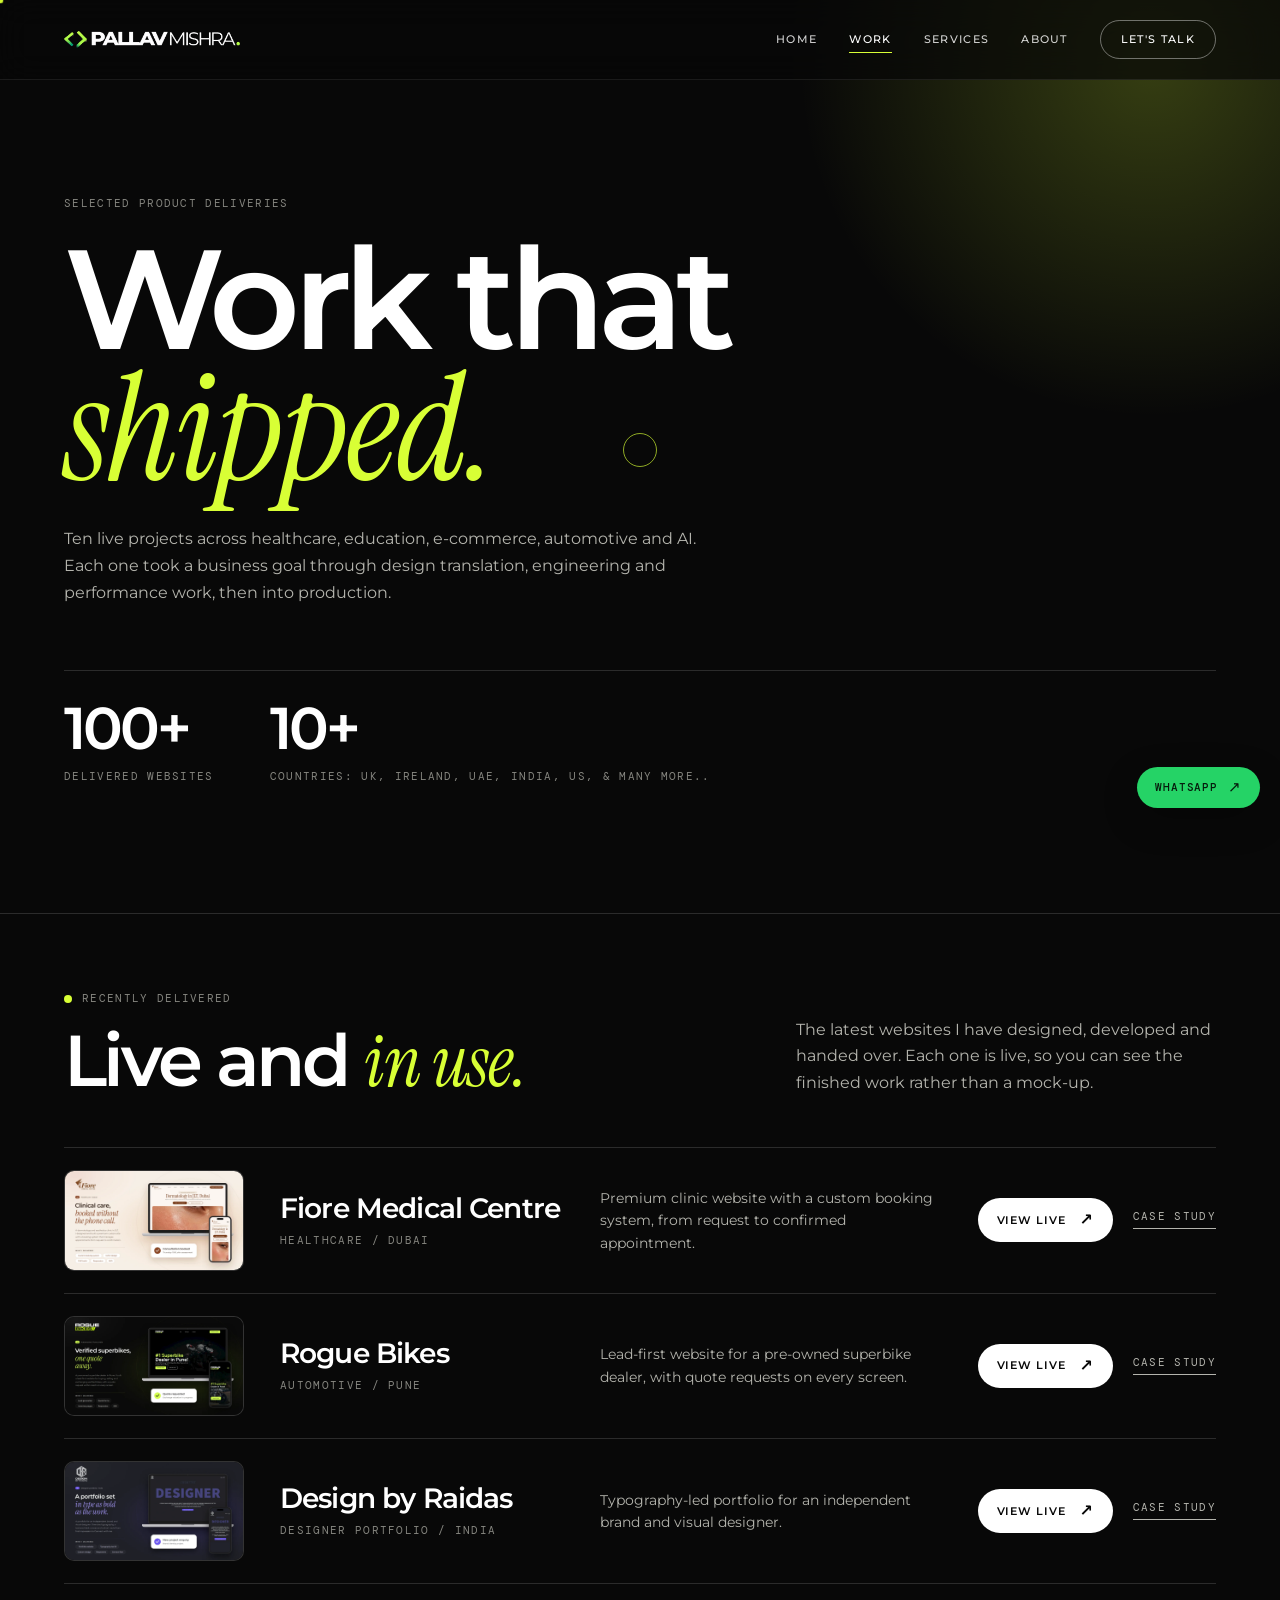
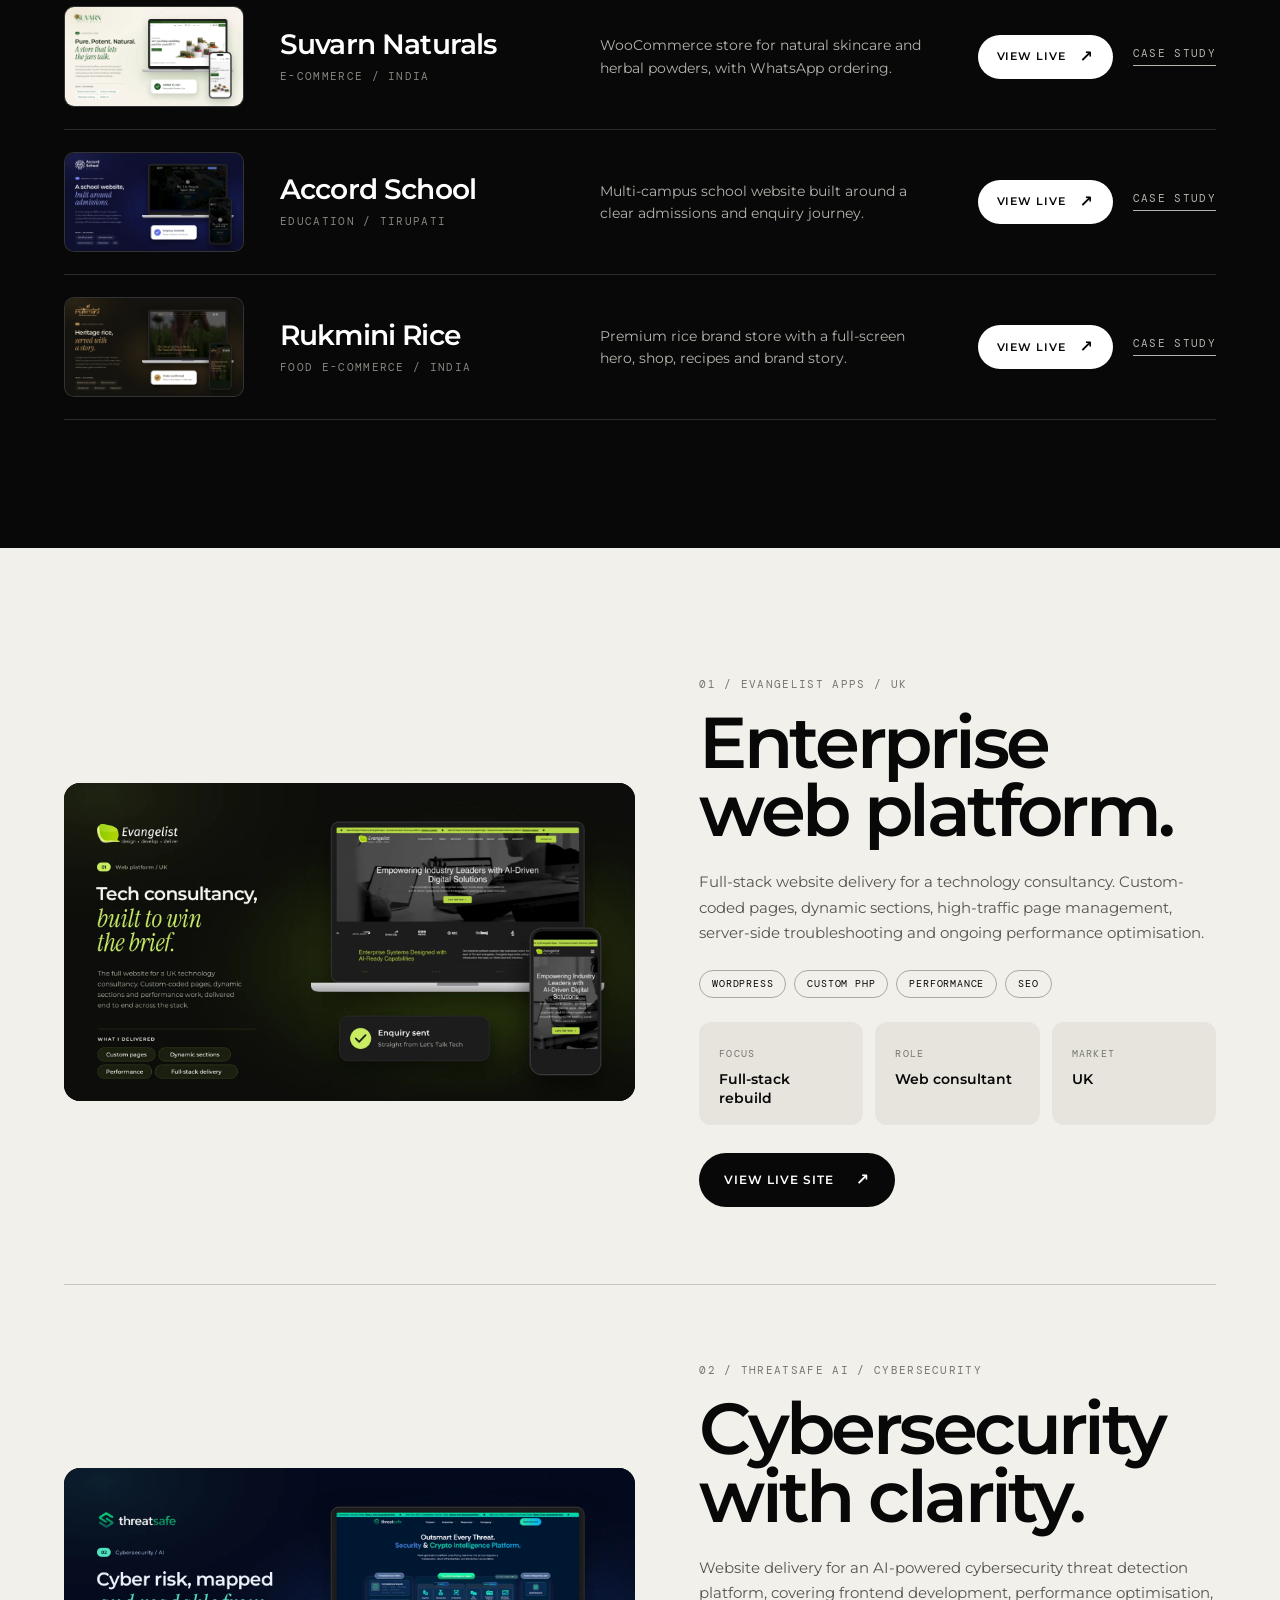
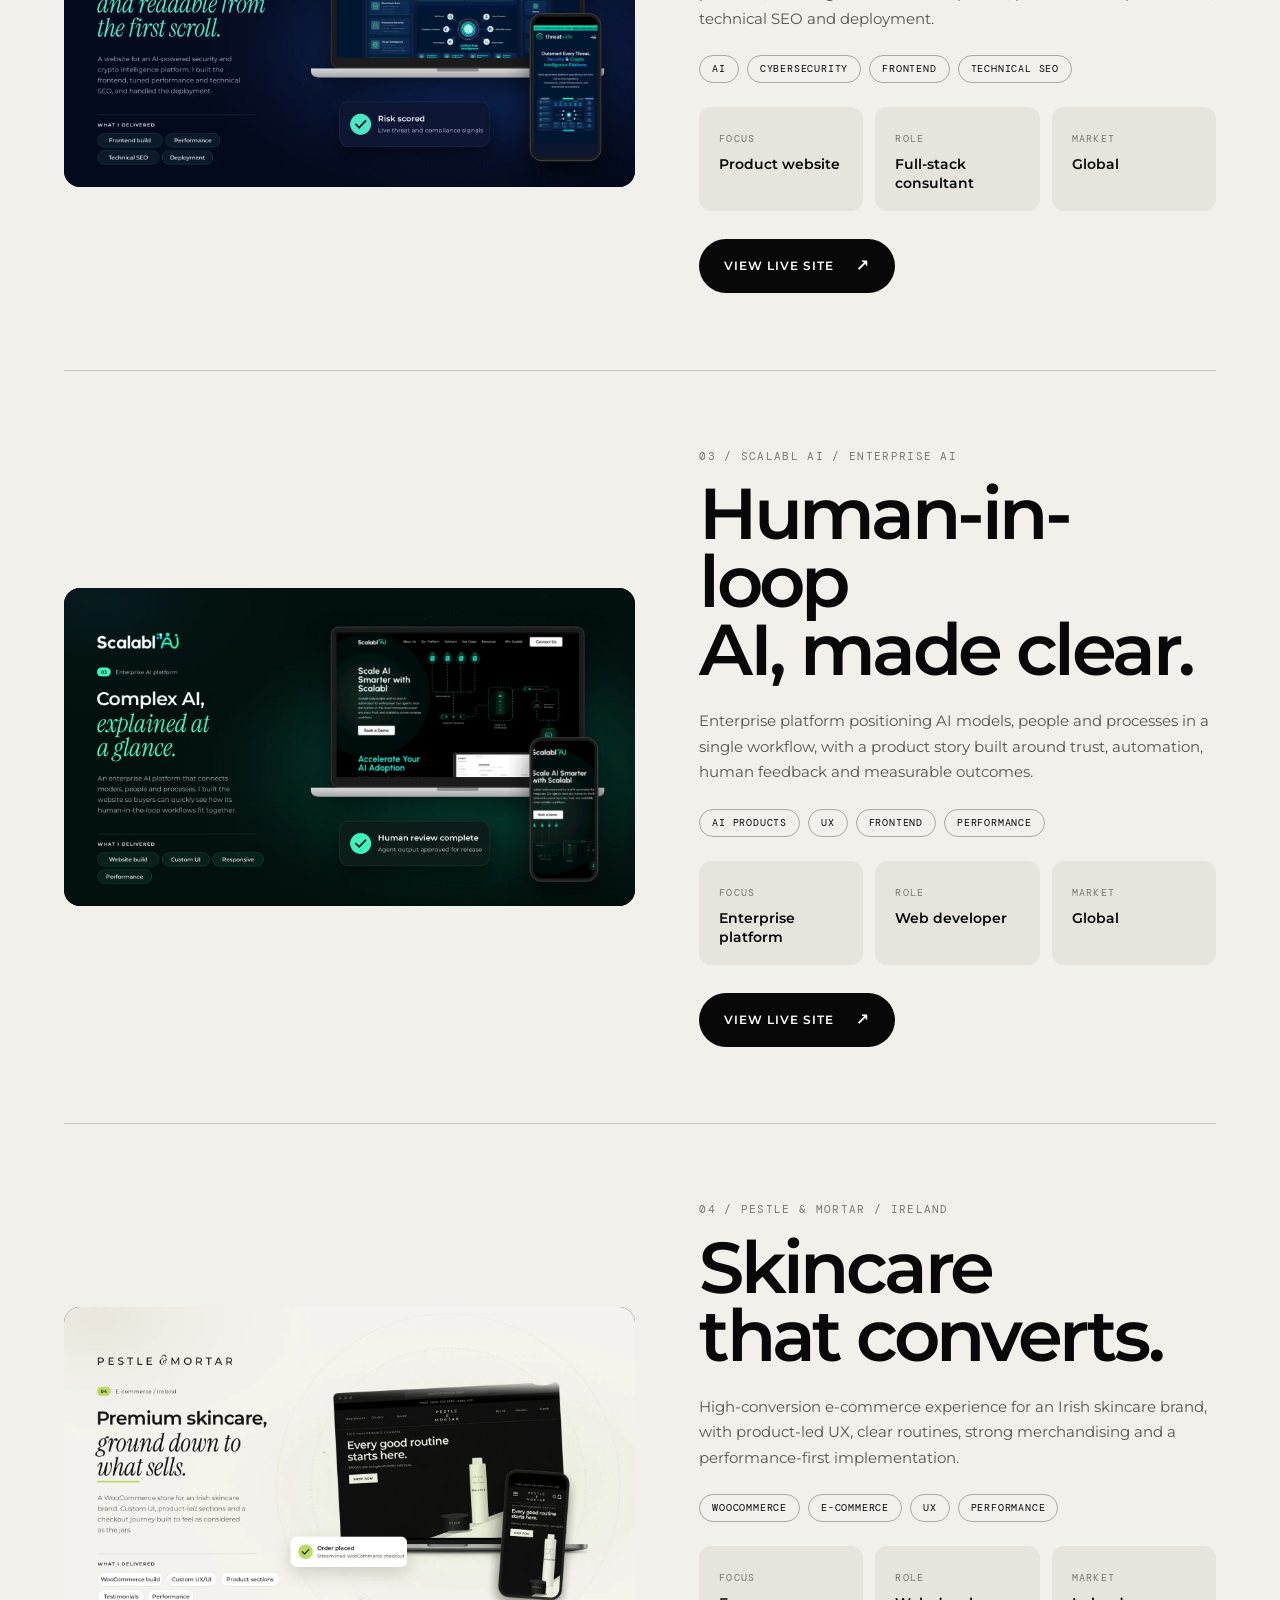
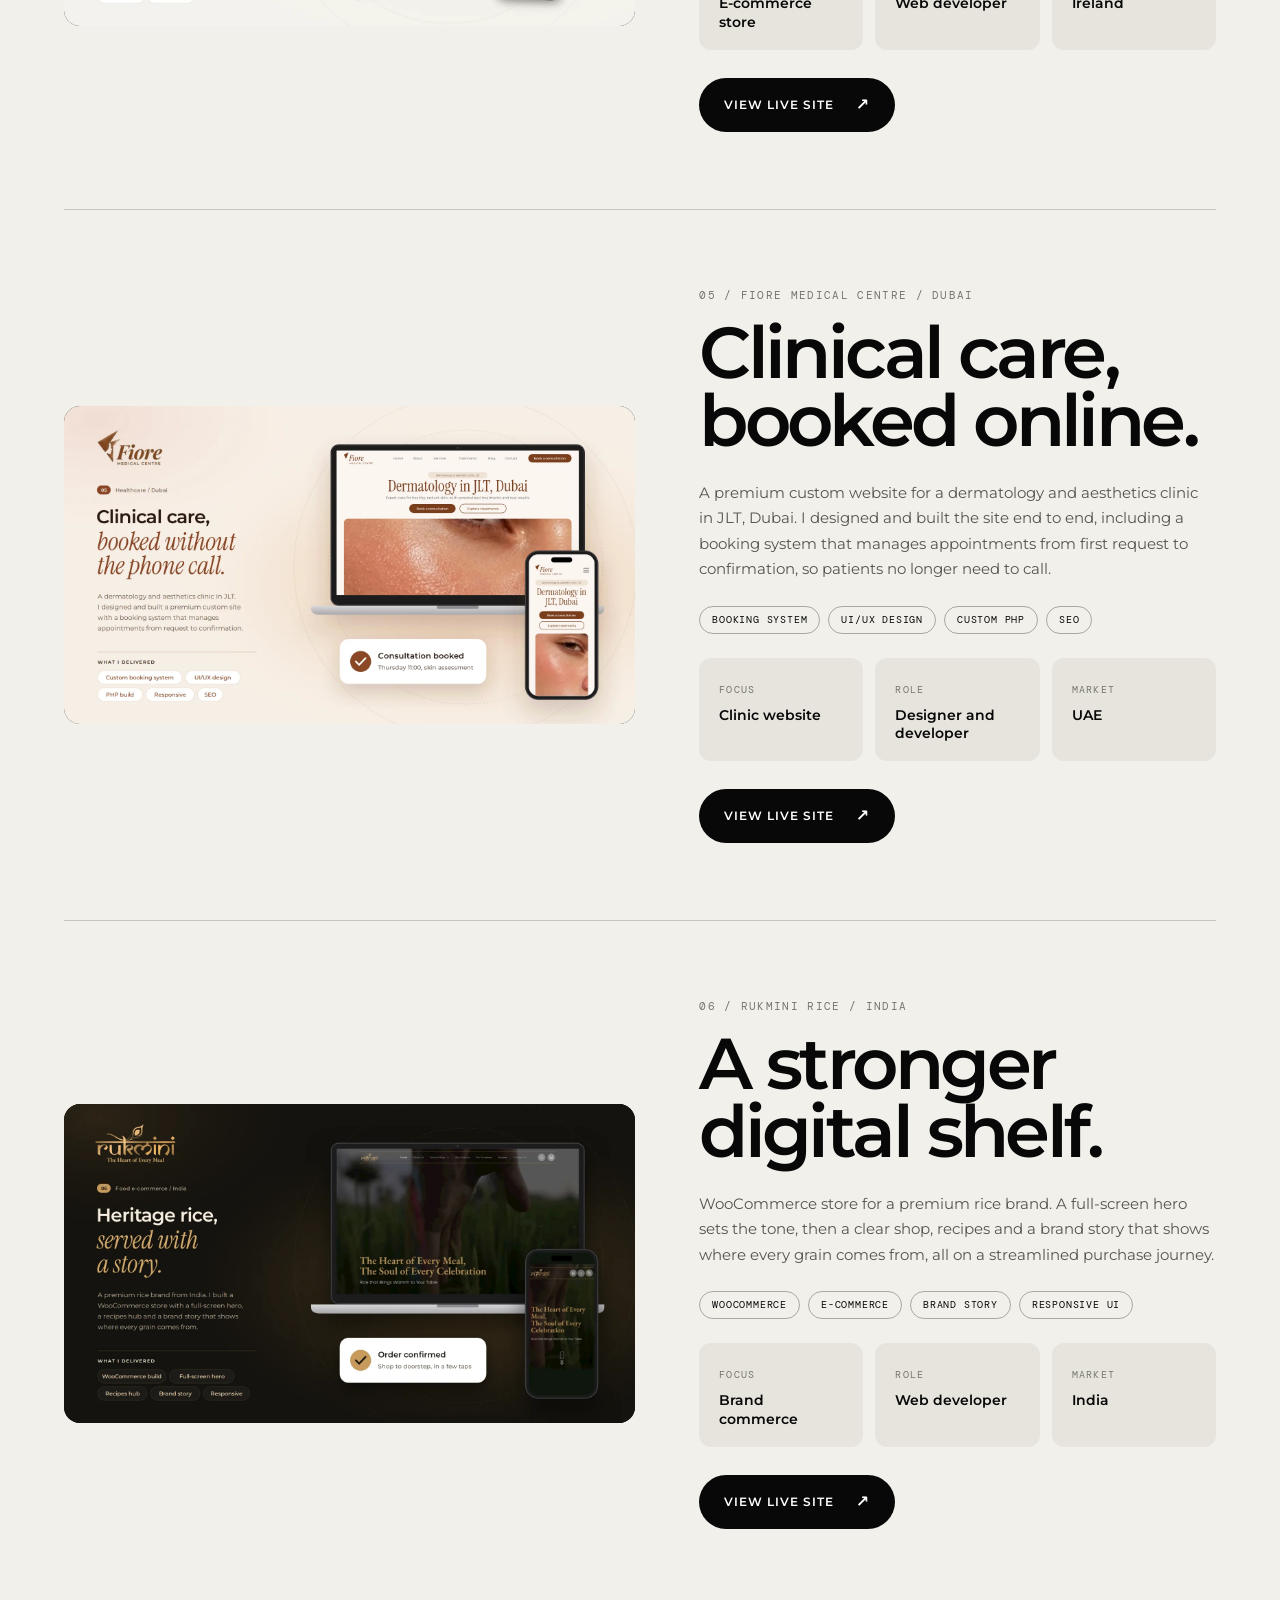
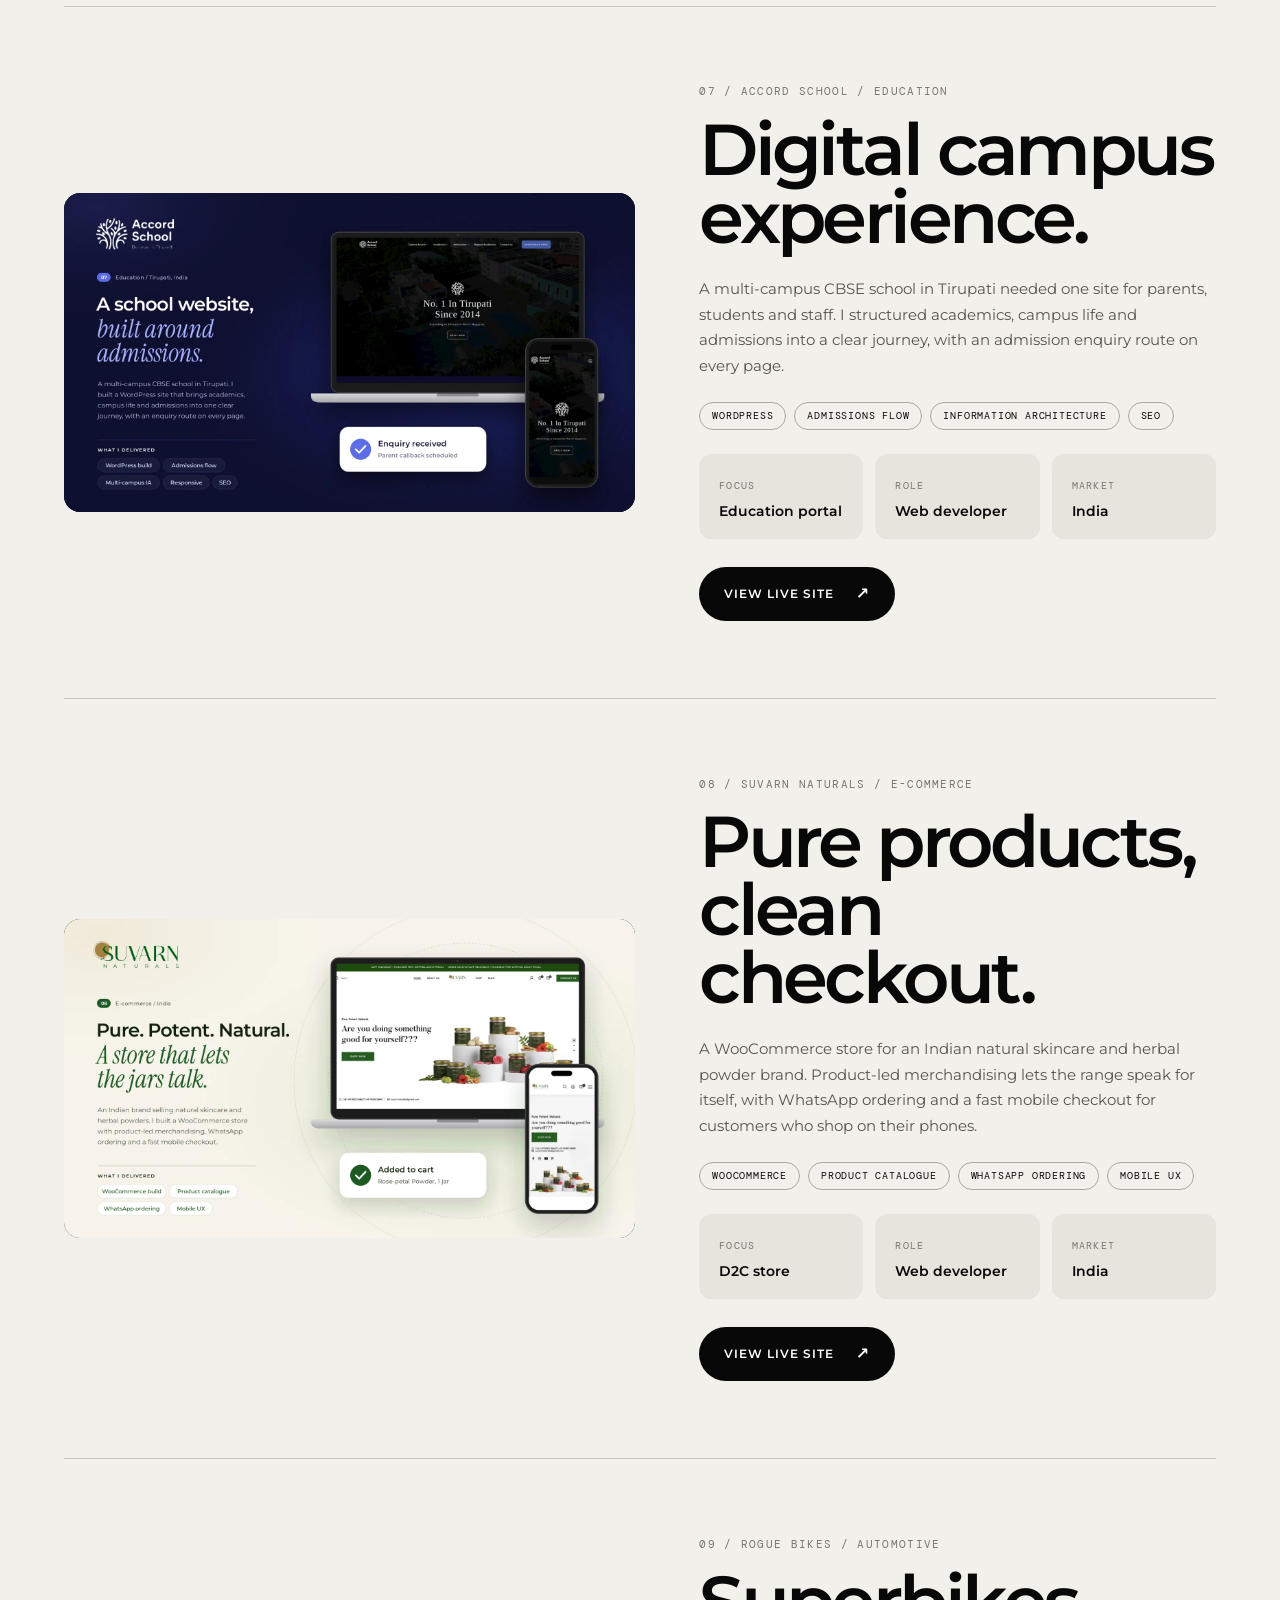
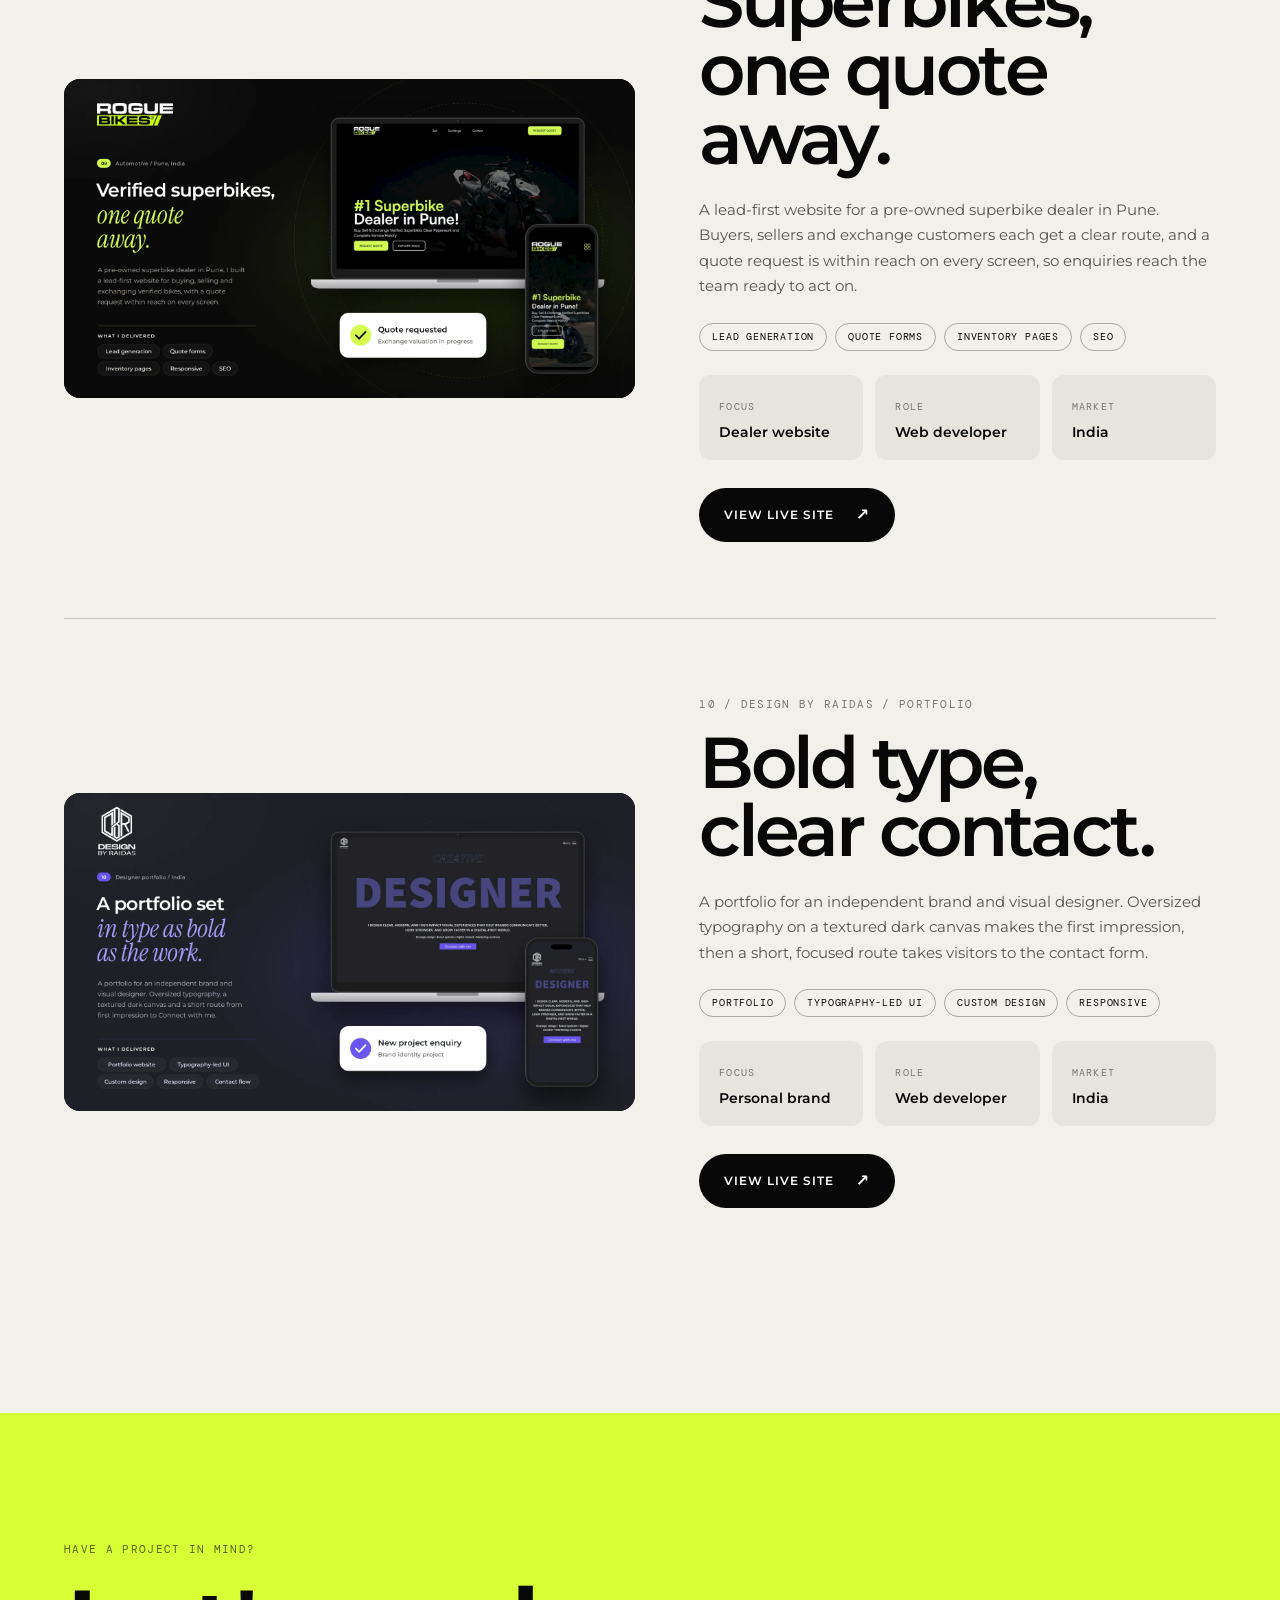
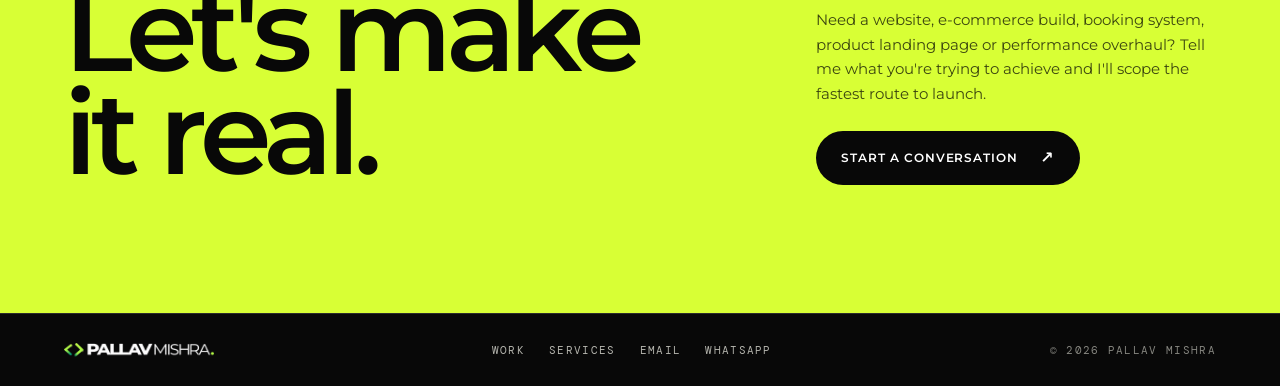
==== commit 216b24d2: "Replace portfolio with optimized project" ====
--- a/case-studies/index.html
+++ b/case-studies/index.html
@@ -56,7 +56,7 @@
       <ol class="recent-list">
         <!-- LIVE URLS: replace every href="#" below with the client's live URL before publishing -->
         <li class="recent-row">
-          <a class="recent-thumb" href="#fiore-medical-centre" tabindex="-1" aria-hidden="true"><img src="../case-studies/fiore-medical-centre.svg" alt="" width="1664" height="928" loading="lazy" decoding="async"></a>
+          <a class="recent-thumb" href="#fiore-medical-centre" tabindex="-1" aria-hidden="true"><img src="../case-studies/fiore-medical-centre.webp" alt="" width="1664" height="928" loading="lazy" decoding="async"></a>
           <div class="recent-name"><h3>Fiore Medical Centre</h3><span class="label">Healthcare / Dubai</span></div>
           <p class="recent-desc">Premium clinic website with a custom booking system, from request to confirmed appointment.</p>
           <div class="recent-actions">
@@ -65,7 +65,7 @@
           </div>
         </li>
         <li class="recent-row">
-          <a class="recent-thumb" href="#rogue-bikes" tabindex="-1" aria-hidden="true"><img src="../case-studies/rogue-bikes.svg" alt="" width="1664" height="928" loading="lazy" decoding="async"></a>
+          <a class="recent-thumb" href="#rogue-bikes" tabindex="-1" aria-hidden="true"><img src="../case-studies/rogue-bikes.webp" alt="" width="1664" height="928" loading="lazy" decoding="async"></a>
           <div class="recent-name"><h3>Rogue Bikes</h3><span class="label">Automotive / Pune</span></div>
           <p class="recent-desc">Lead-first website for a pre-owned superbike dealer, with quote requests on every screen.</p>
           <div class="recent-actions">
@@ -74,7 +74,7 @@
           </div>
         </li>
         <li class="recent-row">
-          <a class="recent-thumb" href="#design-by-raidas" tabindex="-1" aria-hidden="true"><img src="../case-studies/design-by-raidas.svg" alt="" width="1664" height="928" loading="lazy" decoding="async"></a>
+          <a class="recent-thumb" href="#design-by-raidas" tabindex="-1" aria-hidden="true"><img src="../case-studies/design-by-raidas.webp" alt="" width="1664" height="928" loading="lazy" decoding="async"></a>
           <div class="recent-name"><h3>Design by Raidas</h3><span class="label">Designer portfolio / India</span></div>
           <p class="recent-desc">Typography-led portfolio for an independent brand and visual designer.</p>
           <div class="recent-actions">
@@ -83,7 +83,7 @@
           </div>
         </li>
         <li class="recent-row">
-          <a class="recent-thumb" href="#suvarn-naturals" tabindex="-1" aria-hidden="true"><img src="../case-studies/suvarn-naturals.svg" alt="" width="1664" height="928" loading="lazy" decoding="async"></a>
+          <a class="recent-thumb" href="#suvarn-naturals" tabindex="-1" aria-hidden="true"><img src="../case-studies/suvarn-naturals.webp" alt="" width="1664" height="928" loading="lazy" decoding="async"></a>
           <div class="recent-name"><h3>Suvarn Naturals</h3><span class="label">E-commerce / India</span></div>
           <p class="recent-desc">WooCommerce store for natural skincare and herbal powders, with WhatsApp ordering.</p>
           <div class="recent-actions">
@@ -92,7 +92,7 @@
           </div>
         </li>
         <li class="recent-row">
-          <a class="recent-thumb" href="#accord-school" tabindex="-1" aria-hidden="true"><img src="../case-studies/accord-school.svg" alt="" width="1664" height="928" loading="lazy" decoding="async"></a>
+          <a class="recent-thumb" href="#accord-school" tabindex="-1" aria-hidden="true"><img src="../case-studies/accord-school.webp" alt="" width="1664" height="928" loading="lazy" decoding="async"></a>
           <div class="recent-name"><h3>Accord School</h3><span class="label">Education / Tirupati</span></div>
           <p class="recent-desc">Multi-campus school website built around a clear admissions and enquiry journey.</p>
           <div class="recent-actions">
@@ -102,7 +102,7 @@
           </div>
         </li>
         <li class="recent-row">
-          <a class="recent-thumb" href="#rukmini-rice" tabindex="-1" aria-hidden="true"><img src="../case-studies/rukmini-rice.svg" alt="" width="1664" height="928" loading="lazy" decoding="async"></a>
+          <a class="recent-thumb" href="#rukmini-rice" tabindex="-1" aria-hidden="true"><img src="../case-studies/rukmini-rice.webp" alt="" width="1664" height="928" loading="lazy" decoding="async"></a>
           <div class="recent-name"><h3>Rukmini Rice</h3><span class="label">Food e-commerce / India</span></div>
           <p class="recent-desc">Premium rice brand store with a full-screen hero, shop, recipes and brand story.</p>
           <div class="recent-actions">
@@ -116,7 +116,7 @@
     <!-- ===== Case studies ===== -->
     <section class="case-list section on-paper" aria-label="Case studies">
         <article class="case-card" id="evangelist-apps">
-          <div class="case-image"><img src="../case-studies/evangelist-apps.svg" alt="Evangelist Apps website preview" width="1400" height="900" loading="lazy" decoding="async"></div>
+          <div class="case-image"><img src="../case-studies/evangelist-apps.webp" alt="Evangelist Apps website preview" width="1400" height="900" loading="lazy" decoding="async"></div>
           <div class="case-info">
             <p class="label">01 / Evangelist Apps / UK</p>
             <h2>Enterprise<br>web platform.</h2>
@@ -132,7 +132,7 @@
         </article>
 
         <article class="case-card" id="threatsafe-ai">
-          <div class="case-image"><img src="../case-studies/threatsafe-ai.svg" alt="ThreatSafe AI website preview" width="1400" height="900" loading="lazy" decoding="async"></div>
+          <div class="case-image"><img src="../case-studies/threatsafe-ai.webp" alt="ThreatSafe AI website preview" width="1400" height="900" loading="lazy" decoding="async"></div>
           <div class="case-info">
             <p class="label">02 / ThreatSafe AI / Cybersecurity</p>
             <h2>Cybersecurity<br>with clarity.</h2>
@@ -148,7 +148,7 @@
         </article>
 
         <article class="case-card" id="scalabl-ai">
-          <div class="case-image"><img src="../case-studies/scalabl-ai.svg" alt="Scalabl AI website preview" width="1400" height="900" loading="lazy" decoding="async"></div>
+          <div class="case-image"><img src="../case-studies/scalabl-ai.webp" alt="Scalabl AI website preview" width="1400" height="900" loading="lazy" decoding="async"></div>
           <div class="case-info">
             <p class="label">03 / Scalabl AI / Enterprise AI</p>
             <h2>Human-in-loop<br>AI, made clear.</h2>
@@ -164,7 +164,7 @@
         </article>
 
         <article class="case-card" id="pestle-and-mortar">
-          <div class="case-image"><img src="../case-studies/pestle-and-mortar.svg" alt="Pestle &amp; Mortar website preview" width="1664" height="928" loading="lazy" decoding="async"></div>
+          <div class="case-image"><img src="../case-studies/pestle-and-mortar.webp" alt="Pestle &amp; Mortar website preview" width="1664" height="928" loading="lazy" decoding="async"></div>
           <div class="case-info">
             <p class="label">04 / Pestle &amp; Mortar / Ireland</p>
             <h2>Skincare<br>that converts.</h2>
@@ -180,7 +180,7 @@
         </article>
 
         <article class="case-card" id="fiore-medical-centre">
-          <div class="case-image"><img src="../case-studies/fiore-medical-centre.svg" alt="Fiore Medical Centre website on laptop and mobile" width="1664" height="928" loading="lazy" decoding="async"></div>
+          <div class="case-image"><img src="../case-studies/fiore-medical-centre.webp" alt="Fiore Medical Centre website on laptop and mobile" width="1664" height="928" loading="lazy" decoding="async"></div>
           <div class="case-info">
             <p class="label">05 / Fiore Medical Centre / Dubai</p>
             <h2>Clinical care,<br>booked online.</h2>
@@ -196,7 +196,7 @@
         </article>
 
         <article class="case-card" id="rukmini-rice">
-          <div class="case-image"><img src="../case-studies/rukmini-rice.svg" alt="Rukmini Rice website on laptop" width="1664" height="928" loading="lazy" decoding="async"></div>
+          <div class="case-image"><img src="../case-studies/rukmini-rice.webp" alt="Rukmini Rice website on laptop" width="1664" height="928" loading="lazy" decoding="async"></div>
           <div class="case-info">
             <p class="label">06 / Rukmini Rice / India</p>
             <h2>A stronger<br>digital shelf.</h2>
@@ -212,7 +212,7 @@
         </article>
 
         <article class="case-card" id="accord-school">
-          <div class="case-image"><img src="../case-studies/accord-school.svg" alt="Accord School website on laptop and mobile" width="1664" height="928" loading="lazy" decoding="async"></div>
+          <div class="case-image"><img src="../case-studies/accord-school.webp" alt="Accord School website on laptop and mobile" width="1664" height="928" loading="lazy" decoding="async"></div>
           <div class="case-info">
             <p class="label">07 / Accord School / Education</p>
             <h2>Digital campus<br>experience.</h2>
@@ -229,7 +229,7 @@
         </article>
 
         <article class="case-card" id="suvarn-naturals">
-          <div class="case-image"><img src="../case-studies/suvarn-naturals.svg" alt="Suvarn Naturals store on laptop and mobile" width="1664" height="928" loading="lazy" decoding="async"></div>
+          <div class="case-image"><img src="../case-studies/suvarn-naturals.webp" alt="Suvarn Naturals store on laptop and mobile" width="1664" height="928" loading="lazy" decoding="async"></div>
           <div class="case-info">
             <p class="label">08 / Suvarn Naturals / E-commerce</p>
             <h2>Pure products,<br>clean checkout.</h2>
@@ -245,7 +245,7 @@
         </article>
 
         <article class="case-card" id="rogue-bikes">
-          <div class="case-image"><img src="../case-studies/rogue-bikes.svg" alt="Rogue Bikes website on laptop and mobile" width="1664" height="928" loading="lazy" decoding="async"></div>
+          <div class="case-image"><img src="../case-studies/rogue-bikes.webp" alt="Rogue Bikes website on laptop and mobile" width="1664" height="928" loading="lazy" decoding="async"></div>
           <div class="case-info">
             <p class="label">09 / Rogue Bikes / Automotive</p>
             <h2>Superbikes,<br>one quote away.</h2>
@@ -261,7 +261,7 @@
         </article>
 
         <article class="case-card" id="design-by-raidas">
-          <div class="case-image"><img src="../case-studies/design-by-raidas.svg" alt="Design by Raidas portfolio on laptop and mobile" width="1664" height="928" loading="lazy" decoding="async"></div>
+          <div class="case-image"><img src="../case-studies/design-by-raidas.webp" alt="Design by Raidas portfolio on laptop and mobile" width="1664" height="928" loading="lazy" decoding="async"></div>
           <div class="case-info">
             <p class="label">10 / Design by Raidas / Portfolio</p>
             <h2>Bold type,<br>clear contact.</h2>
--- a/assets/css/site.css
+++ b/assets/css/site.css
@@ -319,13 +319,14 @@
 .contact-foot a:hover{color:var(--lime)}
 
 /* ---------- 17. Footer and floating WhatsApp ---------- */
+/* WhatsApp button is raised above the Netlify badge in the bottom-right corner so the two never overlap */
 .footer{display:flex;align-items:center;justify-content:space-between;gap:24px;flex-wrap:wrap;padding:28px max(var(--gutter),calc((100% - var(--max)) / 2));border-top:1px solid var(--line-dark);background:var(--ink);color:var(--white)}
 .footer .brand img{width:150px}
 .footer-links{display:flex;gap:24px;flex-wrap:wrap}
 .footer-links a{color:var(--text-on-dark);transition:color .3s}
 .footer-links a:hover{color:var(--lime)}
 .footer .label{color:var(--muted-on-dark)}
-.wa-float{position:fixed;right:20px;bottom:20px;z-index:120;display:inline-flex;align-items:center;gap:10px;padding:13px 18px;border-radius:999px;background:#25d366;color:#061b0c;font:500 11px/1 var(--font-mono);letter-spacing:.08em;text-transform:uppercase;box-shadow:0 12px 35px rgba(0,0,0,.25);transition:opacity .3s,transform .3s var(--ease)}
+.wa-float{position:fixed;right:20px;bottom:92px;z-index:120;display:inline-flex;align-items:center;gap:10px;padding:13px 18px;border-radius:999px;background:#25d366;color:#061b0c;font:500 11px/1 var(--font-mono);letter-spacing:.08em;text-transform:uppercase;box-shadow:0 12px 35px rgba(0,0,0,.25);transition:opacity .3s,transform .3s var(--ease)}
 .wa-float:hover{transform:translateY(-3px)}
 .wa-float.is-hidden{opacity:0;visibility:hidden;transform:translateY(12px);transition:opacity .3s,transform .3s var(--ease),visibility 0s .3s}
 .wa-float span{font-size:15px}
@@ -484,7 +485,7 @@
   .detail-grid{grid-template-columns:1fr;gap:8px}
   .detail-box{display:flex;justify-content:space-between;align-items:baseline;gap:16px;padding:14px 16px}
   .detail-box strong{margin-top:0;text-align:right}
-  .wa-float{right:14px;bottom:14px;padding:12px 15px;font-size:10px}
+  .wa-float{right:14px;bottom:84px;padding:12px 15px;font-size:10px}
   .footer{flex-direction:column;align-items:flex-start}
 }
 
